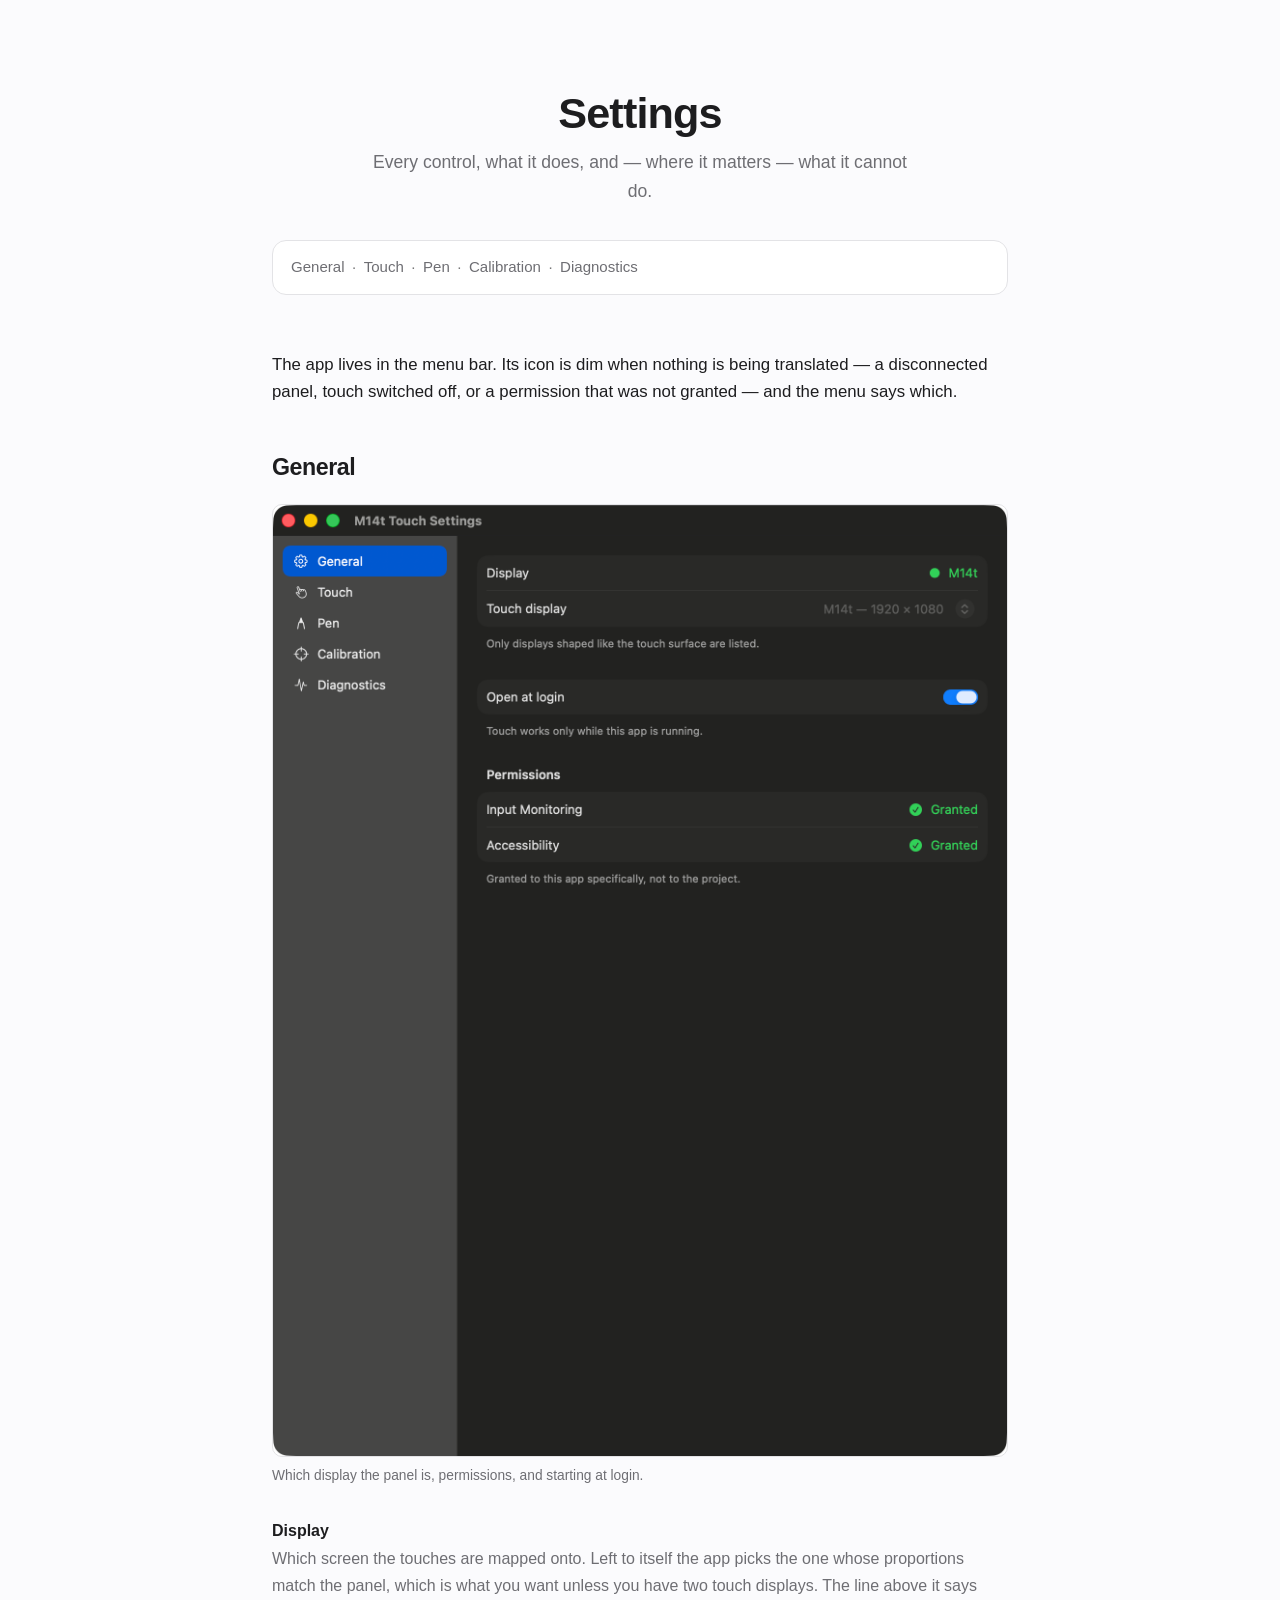
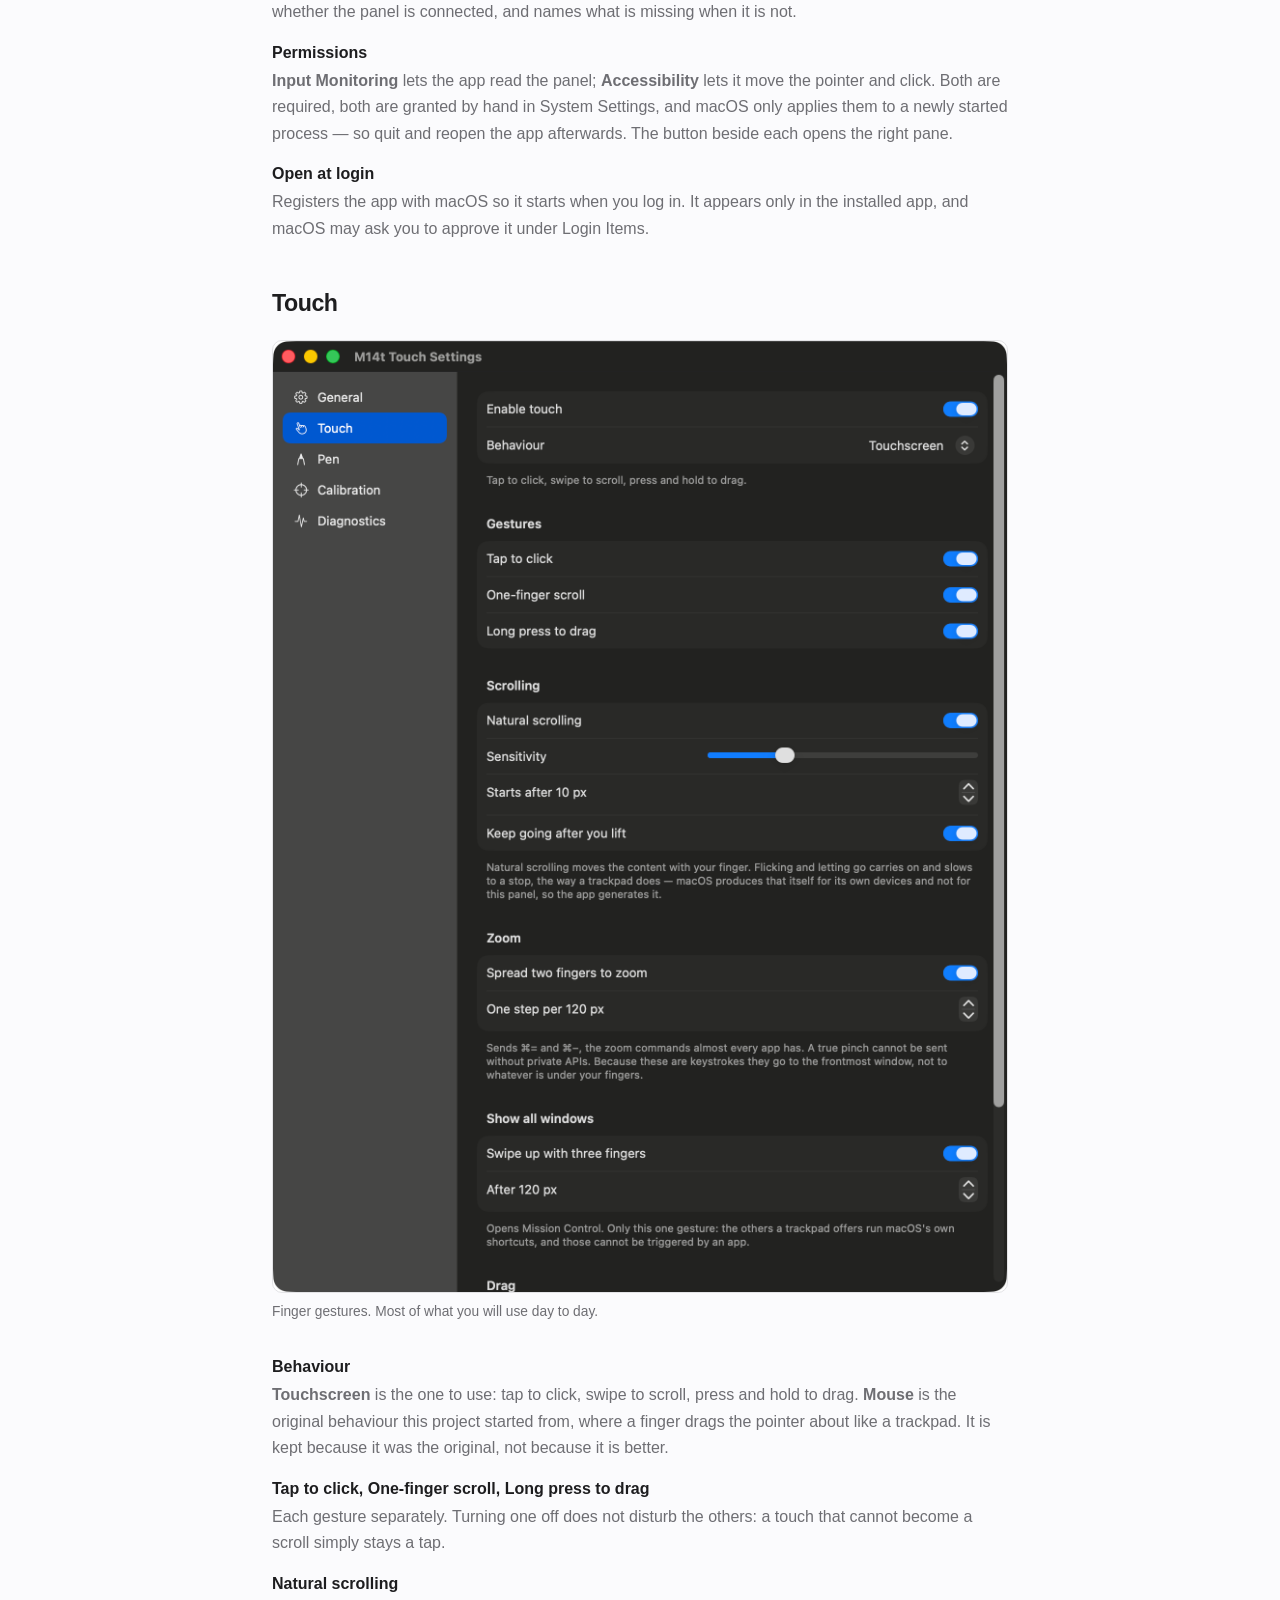
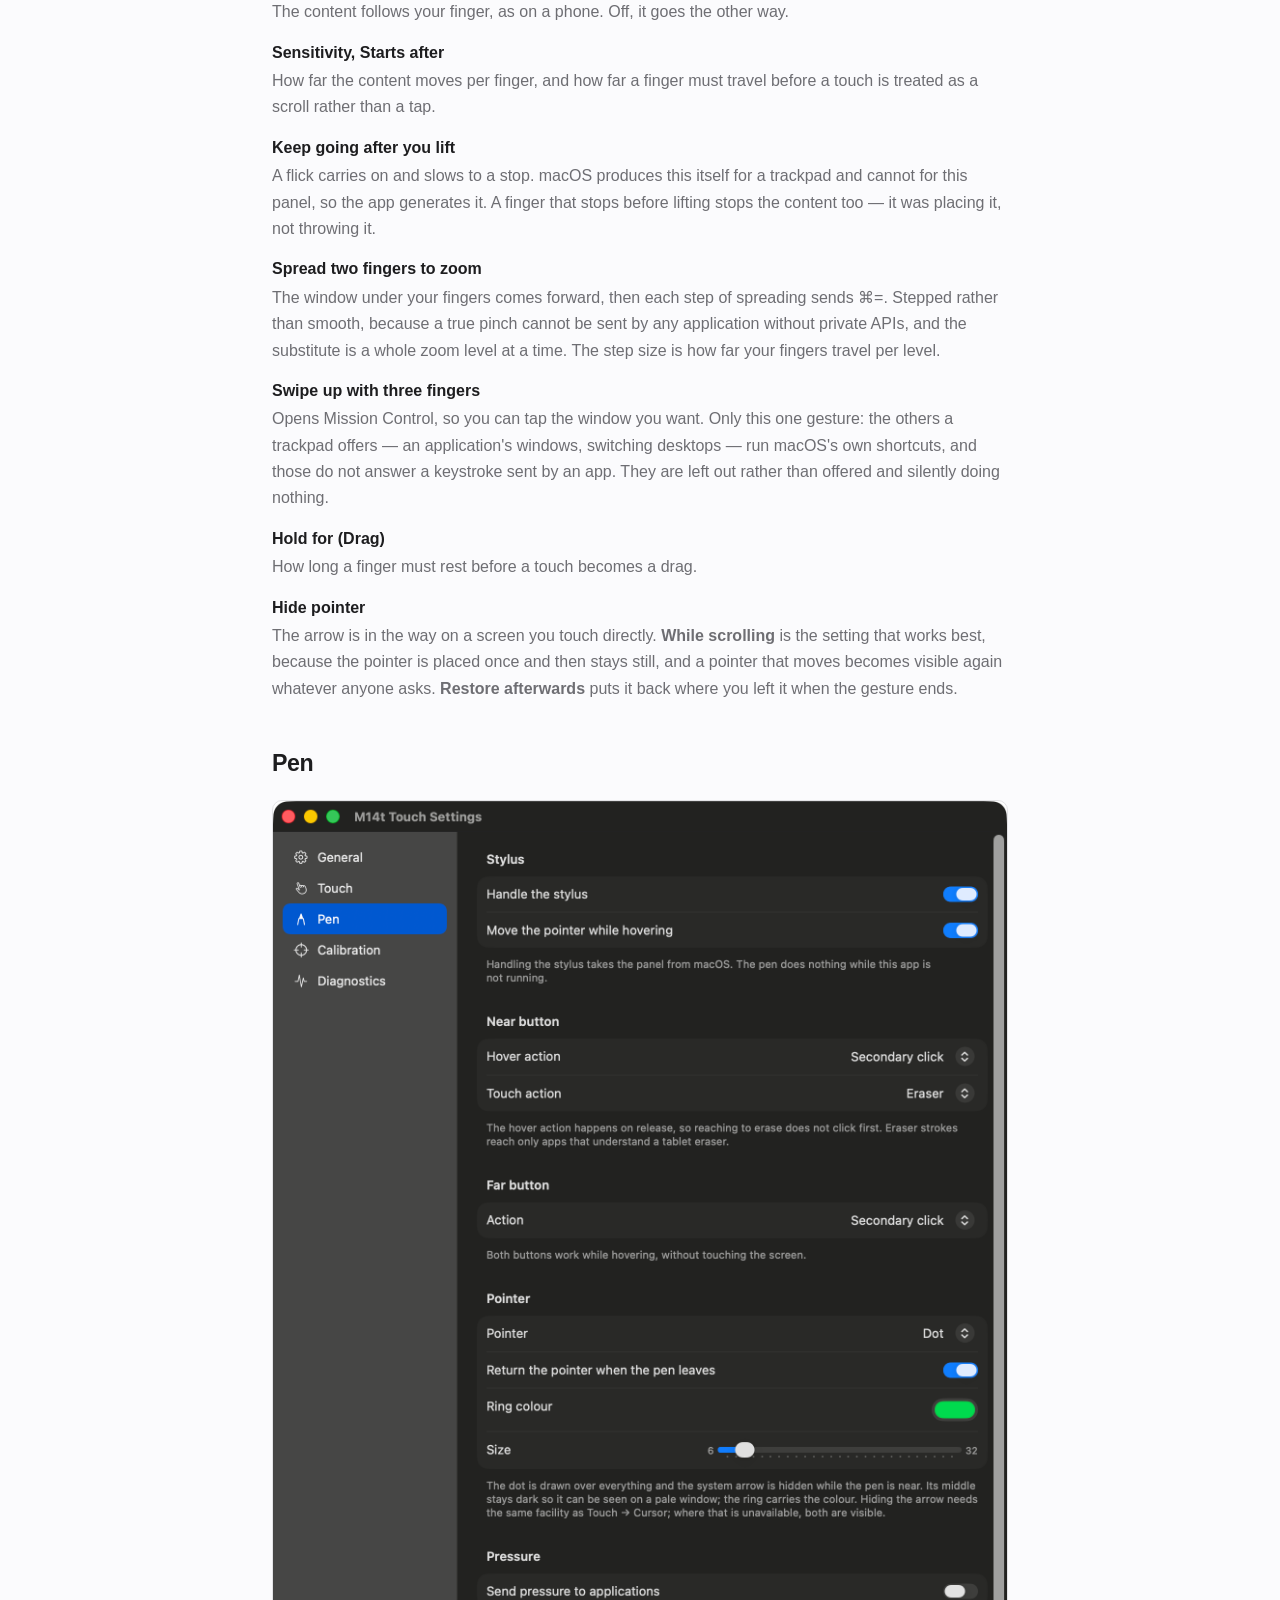
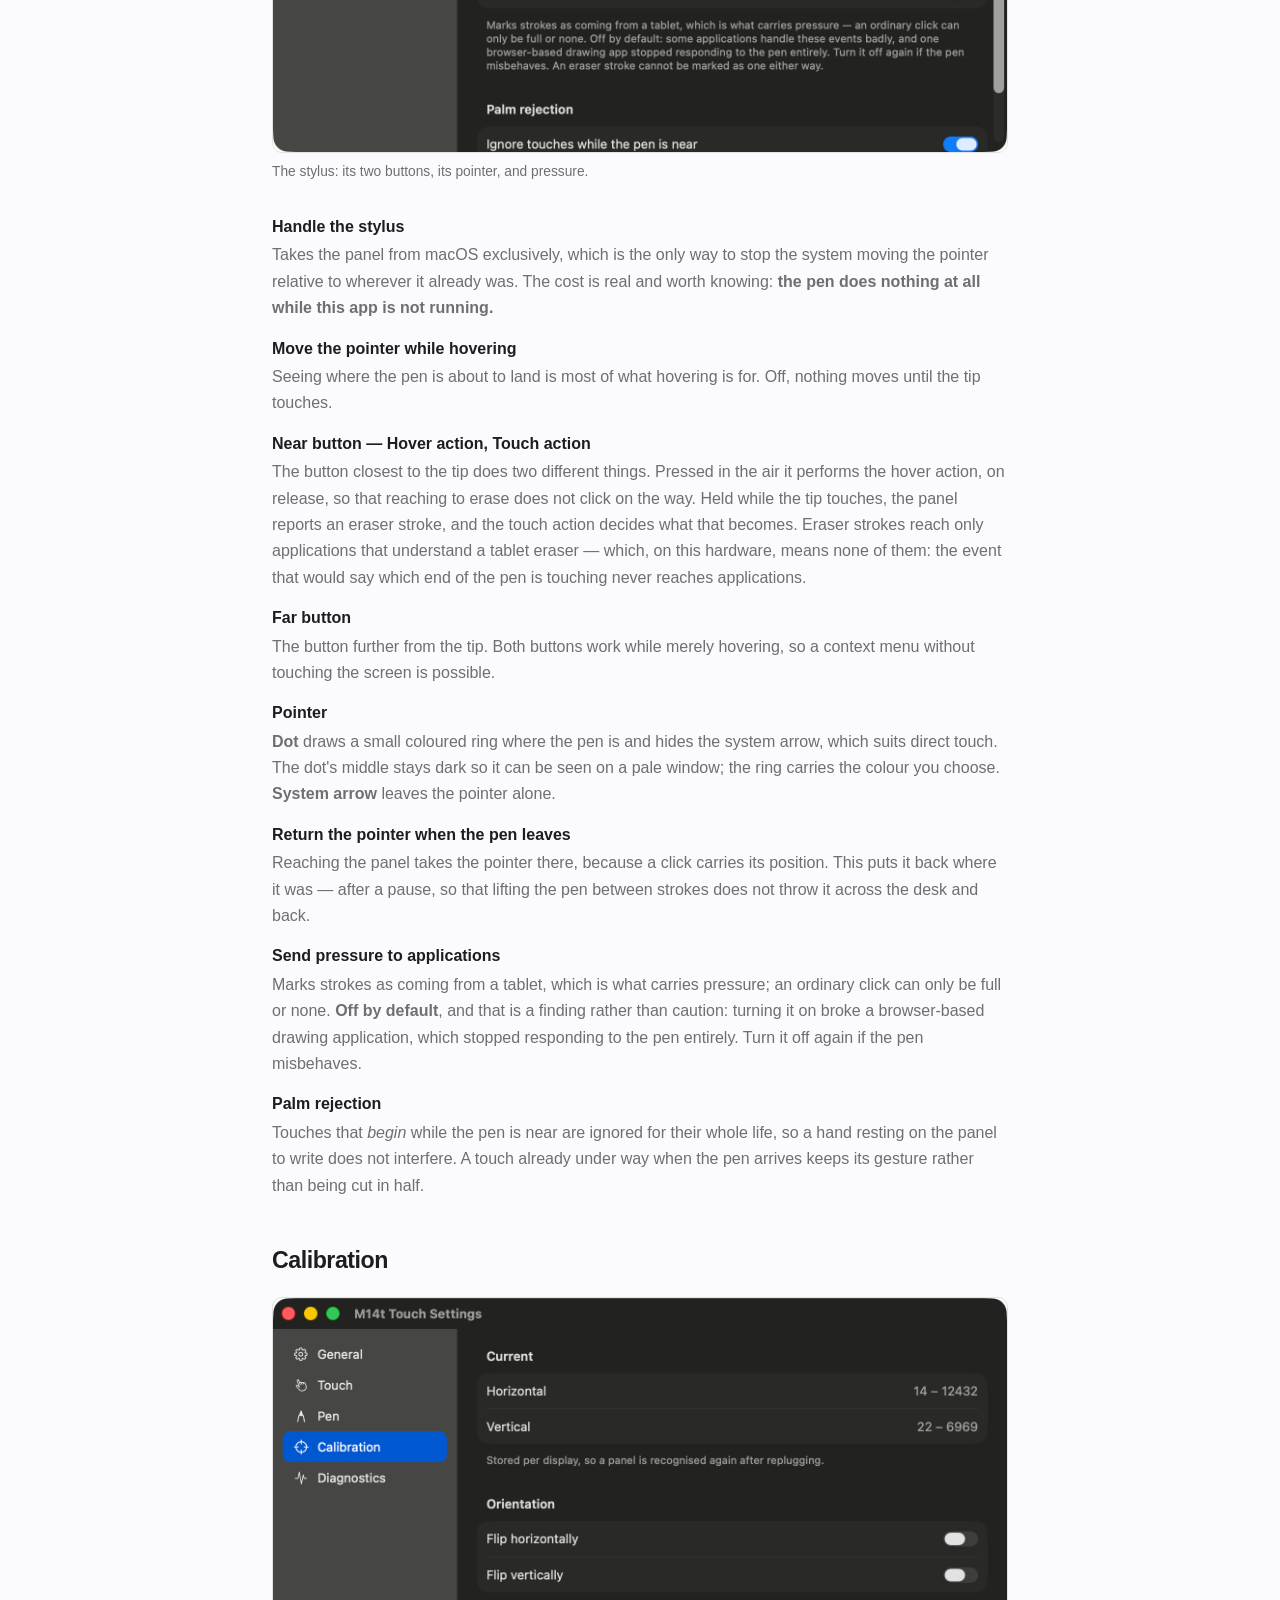
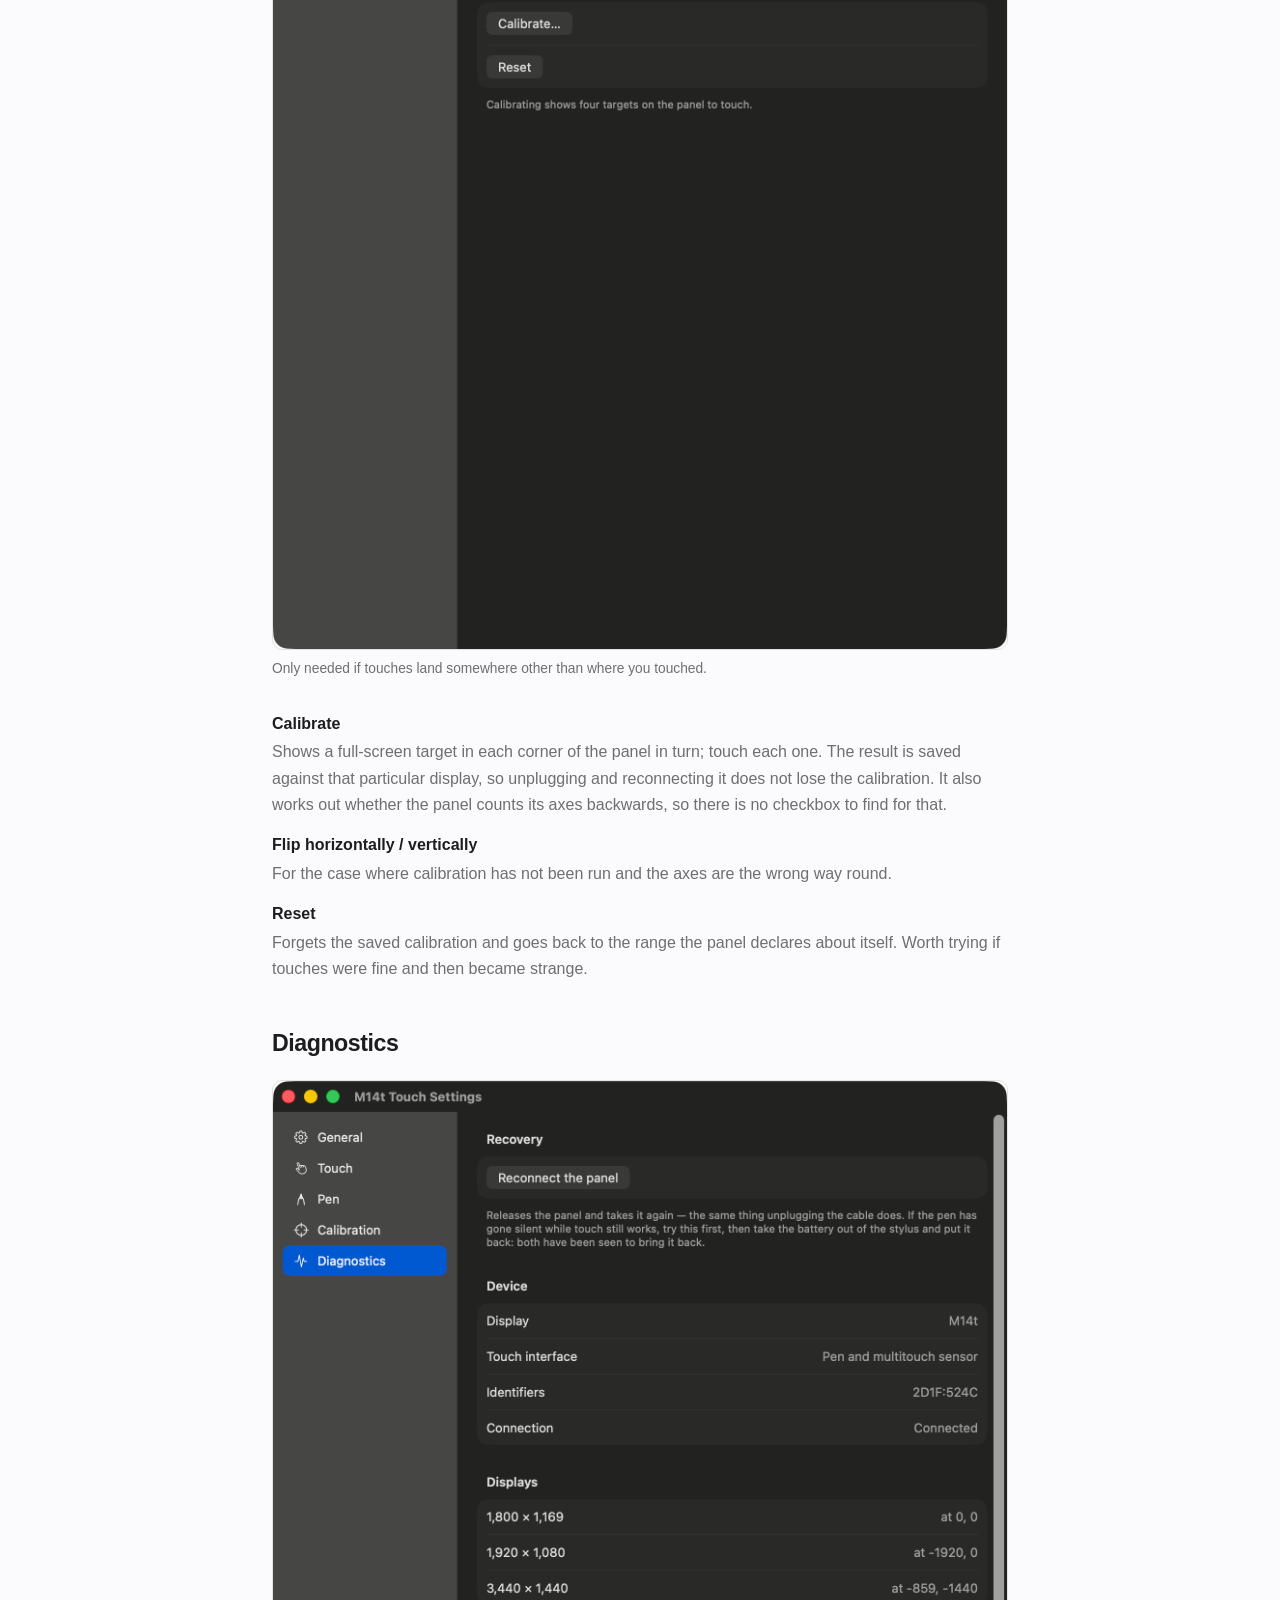
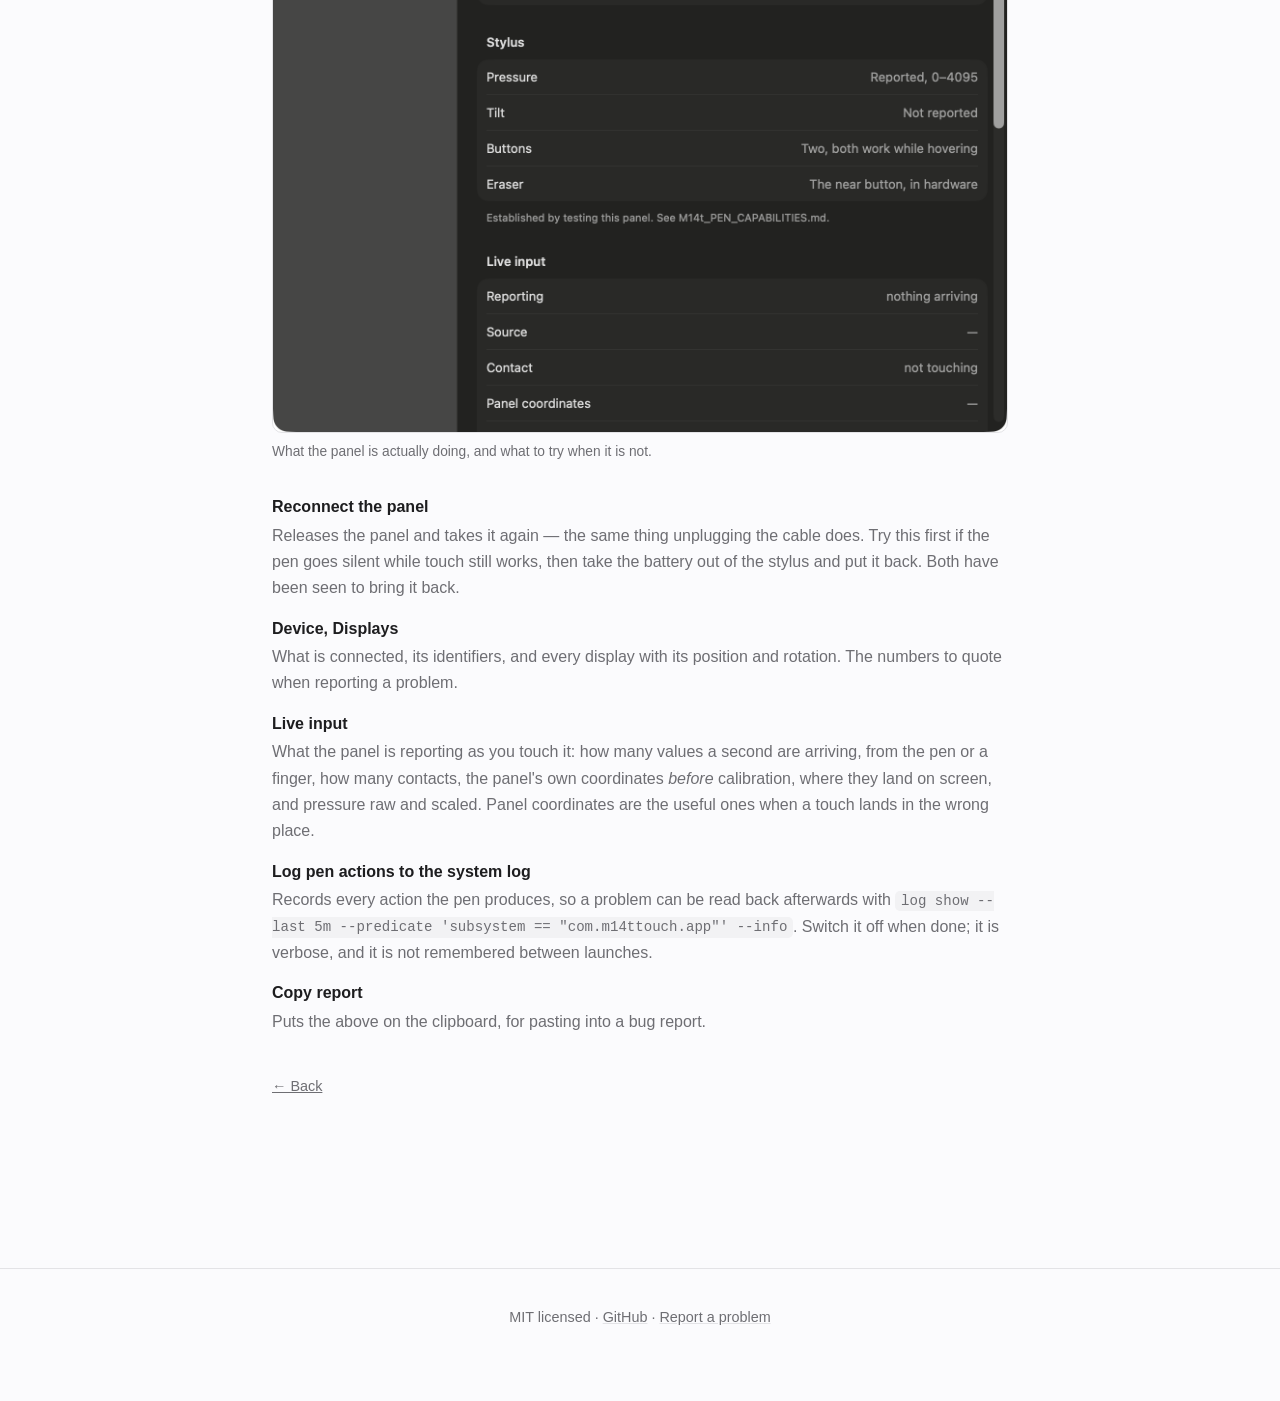
==== docs/guide.html @ e67e8104 "Document every setting, with the panes photographed The landing page had fallen behind what the app " ====
<!doctype html>
<html lang="en">
<head>
<meta charset="utf-8">
<meta name="viewport" content="width=device-width, initial-scale=1">
<title>M14t Touch — settings guide</title>
<meta name="description" content="Every setting in M14t Touch, what it does, and what it cannot do.">
<link rel="stylesheet" href="style.css">
</head>
<body>

<header>
  <h1>Settings</h1>
  <p class="tagline">
    Every control, what it does, and — where it matters — what it cannot do.
  </p>
</header>

<main>

<nav class="local">
  <span><a href="#general">General</a></span><span><a href="#touch">Touch</a></span><span><a href="#pen">Pen</a></span><span><a href="#calibration">Calibration</a></span><span><a href="#diagnostics">Diagnostics</a></span>
</nav>

<p class="lede">
  The app lives in the menu bar. Its icon is dim when nothing is being
  translated — a disconnected panel, touch switched off, or a permission that
  was not granted — and the menu says which.
</p>

<h2 id="general">General</h2>

<div class="shot"><img src="images/settings-general.png" alt="The General pane"></div>
<p class="caption">Which display the panel is, permissions, and starting at login.</p>

<dl>
  <dt>Display</dt>
  <dd>Which screen the touches are mapped onto. Left to itself the app picks the
      one whose proportions match the panel, which is what you want unless you
      have two touch displays. The line above it says whether the panel is
      connected, and names what is missing when it is not.</dd>

  <dt>Permissions</dt>
  <dd><strong>Input Monitoring</strong> lets the app read the panel;
      <strong>Accessibility</strong> lets it move the pointer and click. Both are
      required, both are granted by hand in System Settings, and macOS only
      applies them to a newly started process — so quit and reopen the app
      afterwards. The button beside each opens the right pane.</dd>

  <dt>Open at login</dt>
  <dd>Registers the app with macOS so it starts when you log in. It appears only
      in the installed app, and macOS may ask you to approve it under Login
      Items.</dd>
</dl>

<h2 id="touch">Touch</h2>

<div class="shot"><img src="images/settings-touch.png" alt="The Touch pane"></div>
<p class="caption">Finger gestures. Most of what you will use day to day.</p>

<dl>
  <dt>Behaviour</dt>
  <dd><strong>Touchscreen</strong> is the one to use: tap to click, swipe to
      scroll, press and hold to drag. <strong>Mouse</strong> is the original
      behaviour this project started from, where a finger drags the pointer
      about like a trackpad. It is kept because it was the original, not because
      it is better.</dd>

  <dt>Tap to click, One-finger scroll, Long press to drag</dt>
  <dd>Each gesture separately. Turning one off does not disturb the others: a
      touch that cannot become a scroll simply stays a tap.</dd>

  <dt>Natural scrolling</dt>
  <dd>The content follows your finger, as on a phone. Off, it goes the other
      way.</dd>

  <dt>Sensitivity, Starts after</dt>
  <dd>How far the content moves per finger, and how far a finger must travel
      before a touch is treated as a scroll rather than a tap.</dd>

  <dt>Keep going after you lift</dt>
  <dd>A flick carries on and slows to a stop. macOS produces this itself for a
      trackpad and cannot for this panel, so the app generates it. A finger that
      stops before lifting stops the content too — it was placing it, not
      throwing it.</dd>

  <dt>Spread two fingers to zoom</dt>
  <dd>The window under your fingers comes forward, then each step of spreading
      sends ⌘=. Stepped rather than smooth, because a true pinch cannot be sent
      by any application without private APIs, and the substitute is a whole
      zoom level at a time. The step size is how far your fingers travel per
      level.</dd>

  <dt>Swipe up with three fingers</dt>
  <dd>Opens Mission Control, so you can tap the window you want. Only this one
      gesture: the others a trackpad offers — an application's windows,
      switching desktops — run macOS's own shortcuts, and those do not answer a
      keystroke sent by an app. They are left out rather than offered and
      silently doing nothing.</dd>

  <dt>Hold for (Drag)</dt>
  <dd>How long a finger must rest before a touch becomes a drag.</dd>

  <dt>Hide pointer</dt>
  <dd>The arrow is in the way on a screen you touch directly.
      <strong>While scrolling</strong> is the setting that works best, because
      the pointer is placed once and then stays still, and a pointer that moves
      becomes visible again whatever anyone asks.
      <strong>Restore afterwards</strong> puts it back where you left it when
      the gesture ends.</dd>
</dl>

<h2 id="pen">Pen</h2>

<div class="shot"><img src="images/settings-pen.png" alt="The Pen pane"></div>
<p class="caption">The stylus: its two buttons, its pointer, and pressure.</p>

<dl>
  <dt>Handle the stylus</dt>
  <dd>Takes the panel from macOS exclusively, which is the only way to stop the
      system moving the pointer relative to wherever it already was. The cost is
      real and worth knowing: <strong>the pen does nothing at all while this app
      is not running.</strong></dd>

  <dt>Move the pointer while hovering</dt>
  <dd>Seeing where the pen is about to land is most of what hovering is for.
      Off, nothing moves until the tip touches.</dd>

  <dt>Near button — Hover action, Touch action</dt>
  <dd>The button closest to the tip does two different things. Pressed in the
      air it performs the hover action, on release, so that reaching to erase
      does not click on the way. Held while the tip touches, the panel reports
      an eraser stroke, and the touch action decides what that becomes. Eraser
      strokes reach only applications that understand a tablet eraser — which,
      on this hardware, means none of them: the event that would say which end
      of the pen is touching never reaches applications.</dd>

  <dt>Far button</dt>
  <dd>The button further from the tip. Both buttons work while merely hovering,
      so a context menu without touching the screen is possible.</dd>

  <dt>Pointer</dt>
  <dd><strong>Dot</strong> draws a small coloured ring where the pen is and
      hides the system arrow, which suits direct touch. The dot's middle stays
      dark so it can be seen on a pale window; the ring carries the colour you
      choose. <strong>System arrow</strong> leaves the pointer alone.</dd>

  <dt>Return the pointer when the pen leaves</dt>
  <dd>Reaching the panel takes the pointer there, because a click carries its
      position. This puts it back where it was — after a pause, so that lifting
      the pen between strokes does not throw it across the desk and back.</dd>

  <dt>Send pressure to applications</dt>
  <dd>Marks strokes as coming from a tablet, which is what carries pressure; an
      ordinary click can only be full or none. <strong>Off by default</strong>,
      and that is a finding rather than caution: turning it on broke a
      browser-based drawing application, which stopped responding to the pen
      entirely. Turn it off again if the pen misbehaves.</dd>

  <dt>Palm rejection</dt>
  <dd>Touches that <em>begin</em> while the pen is near are ignored for their
      whole life, so a hand resting on the panel to write does not interfere. A
      touch already under way when the pen arrives keeps its gesture rather than
      being cut in half.</dd>
</dl>

<h2 id="calibration">Calibration</h2>

<div class="shot"><img src="images/settings-calibration.png" alt="The Calibration pane"></div>
<p class="caption">Only needed if touches land somewhere other than where you touched.</p>

<dl>
  <dt>Calibrate</dt>
  <dd>Shows a full-screen target in each corner of the panel in turn; touch each
      one. The result is saved against that particular display, so unplugging
      and reconnecting it does not lose the calibration. It also works out
      whether the panel counts its axes backwards, so there is no checkbox to
      find for that.</dd>

  <dt>Flip horizontally / vertically</dt>
  <dd>For the case where calibration has not been run and the axes are the wrong
      way round.</dd>

  <dt>Reset</dt>
  <dd>Forgets the saved calibration and goes back to the range the panel
      declares about itself. Worth trying if touches were fine and then became
      strange.</dd>
</dl>

<h2 id="diagnostics">Diagnostics</h2>

<div class="shot"><img src="images/settings-diagnostics.png" alt="The Diagnostics pane"></div>
<p class="caption">What the panel is actually doing, and what to try when it is not.</p>

<dl>
  <dt>Reconnect the panel</dt>
  <dd>Releases the panel and takes it again — the same thing unplugging the
      cable does. Try this first if the pen goes silent while touch still works,
      then take the battery out of the stylus and put it back. Both have been
      seen to bring it back.</dd>

  <dt>Device, Displays</dt>
  <dd>What is connected, its identifiers, and every display with its position
      and rotation. The numbers to quote when reporting a problem.</dd>

  <dt>Live input</dt>
  <dd>What the panel is reporting as you touch it: how many values a second are
      arriving, from the pen or a finger, how many contacts, the panel's own
      coordinates <em>before</em> calibration, where they land on screen, and
      pressure raw and scaled. Panel coordinates are the useful ones when a
      touch lands in the wrong place.</dd>

  <dt>Log pen actions to the system log</dt>
  <dd>Records every action the pen produces, so a problem can be read back
      afterwards with <code>log show --last 5m --predicate 'subsystem ==
      "com.m14ttouch.app"' --info</code>. Switch it off when done; it is
      verbose, and it is not remembered between launches.</dd>

  <dt>Copy report</dt>
  <dd>Puts the above on the clipboard, for pasting into a bug report.</dd>
</dl>

<a class="back" href="./">← Back</a>

</main>

<footer>
  <p>
    MIT licensed ·
    <a href="https://github.com/i4erkasov/m14t-touch-macos">GitHub</a> ·
    <a href="https://github.com/i4erkasov/m14t-touch-macos/issues">Report a problem</a>
  </p>
</footer>

</body>
</html>
---- docs/style.css ----
:root {
  color-scheme: light dark;
  --bg: #fbfbfd;
  --panel: #ffffff;
  --ink: #1d1d1f;
  --muted: #6e6e73;
  --line: #e3e3e6;
  --accent: #30d158;
  --accent-ink: #0b6b2c;
  --code-bg: #f2f2f4;
  --radius: 14px;
  --max: 780px;
}
@media (prefers-color-scheme: dark) {
  :root {
    --bg: #0f1012;
    --panel: #17181b;
    --ink: #f2f2f4;
    --muted: #9a9aa2;
    --line: #2a2c31;
    --accent-ink: #6ee392;
    --code-bg: #1e2024;
  }
}
* { box-sizing: border-box; }
html { -webkit-text-size-adjust: 100%; }
body {
  margin: 0;
  background: var(--bg);
  color: var(--ink);
  font: 16px/1.65 -apple-system, BlinkMacSystemFont, "SF Pro Text", "Segoe UI", Roboto, Helvetica, Arial, sans-serif;
}
main { max-width: var(--max); margin: 0 auto; padding: 0 22px 96px; }
a { color: inherit; }
h1, h2, h3 { line-height: 1.2; letter-spacing: -0.02em; }
h2 { font-size: 1.45rem; margin: 3rem 0 0.8rem; }
h3 { font-size: 1.05rem; margin: 1.6rem 0 0.4rem; }
p { margin: 0.7rem 0; }
code {
  font-family: ui-monospace, SFMono-Regular, "SF Mono", Menlo, monospace;
  font-size: 0.88em;
  background: var(--code-bg);
  padding: 0.15em 0.4em;
  border-radius: 5px;
}
pre {
  background: var(--code-bg);
  padding: 14px 16px;
  border-radius: 10px;
  overflow-x: auto;
  font-size: 0.85rem;
  line-height: 1.55;
}
pre code { background: none; padding: 0; }

/* Hero */
header {
  text-align: center;
  padding: 88px 22px 8px;
  max-width: var(--max);
  margin: 0 auto;
}
.mark {
  width: 62px; height: 62px;
  margin: 0 auto 22px;
  border-radius: 16px;
  background: var(--panel);
  border: 1px solid var(--line);
  display: grid; place-items: center;
}
.mark svg { width: 30px; height: 30px; }
header h1 { font-size: clamp(2rem, 5vw, 2.7rem); margin: 0 0 0.5rem; }
.tagline { color: var(--muted); font-size: 1.1rem; max-width: 34rem; margin: 0 auto; }
.badges { margin: 20px 0 0; color: var(--muted); font-size: 0.85rem; }
.badges span { white-space: nowrap; }
.badges span + span::before { content: "·"; margin: 0 0.55em; opacity: 0.6; }

.cta { margin: 32px 0 0; display: flex; gap: 12px; justify-content: center; flex-wrap: wrap; }
.button {
  display: inline-block;
  padding: 11px 22px;
  border-radius: 10px;
  text-decoration: none;
  font-weight: 590;
  border: 1px solid var(--line);
  background: var(--panel);
}
.button.primary { background: var(--ink); color: var(--bg); border-color: var(--ink); }

/* Content blocks */
.lede {
  margin: 56px 0 0;
  font-size: 1.05rem;
}
.grid {
  display: grid;
  grid-template-columns: repeat(auto-fit, minmax(230px, 1fr));
  gap: 18px;
  margin: 22px 0 0;
}
.card {
  background: var(--panel);
  border: 1px solid var(--line);
  border-radius: var(--radius);
  padding: 18px 20px;
}
.card h3 { margin: 0 0 0.3rem; }
.card p { margin: 0; color: var(--muted); font-size: 0.94rem; }

ol.steps { padding-left: 1.2rem; }
ol.steps li { margin: 0.6rem 0; }

.note {
  border-left: 3px solid var(--accent);
  padding: 2px 0 2px 16px;
  margin: 20px 0;
  color: var(--muted);
}

table { border-collapse: collapse; width: 100%; margin: 14px 0; font-size: 0.94rem; }
th, td { text-align: left; padding: 9px 10px; border-bottom: 1px solid var(--line); vertical-align: top; }
th { color: var(--muted); font-weight: 590; }

footer {
  border-top: 1px solid var(--line);
  margin-top: 72px;
  padding: 26px 22px 60px;
  text-align: center;
  color: var(--muted);
  font-size: 0.9rem;
}
footer a { text-decoration-color: var(--line); }

/* Guide pages */
.shot {
  margin: 22px 0 8px;
  border: 1px solid var(--line);
  border-radius: 10px;
  overflow: hidden;
  background: var(--panel);
}
.shot img { display: block; width: 100%; height: auto; }
.caption { color: var(--muted); font-size: 0.86rem; margin: 0 0 30px; }
dl { margin: 14px 0; }
dt { font-weight: 590; margin: 14px 0 2px; }
dd { margin: 0 0 0 0; color: var(--muted); }
nav.local {
  margin: 26px 0 0;
  padding: 14px 18px;
  background: var(--panel);
  border: 1px solid var(--line);
  border-radius: var(--radius);
  font-size: 0.94rem;
}
nav.local a { color: var(--muted); text-decoration: none; }
nav.local a:hover { color: var(--ink); }
nav.local span + span::before { content: "·"; margin: 0 0.5em; opacity: 0.6; }
.back { display: inline-block; margin: 26px 0 0; color: var(--muted); font-size: 0.9rem; }
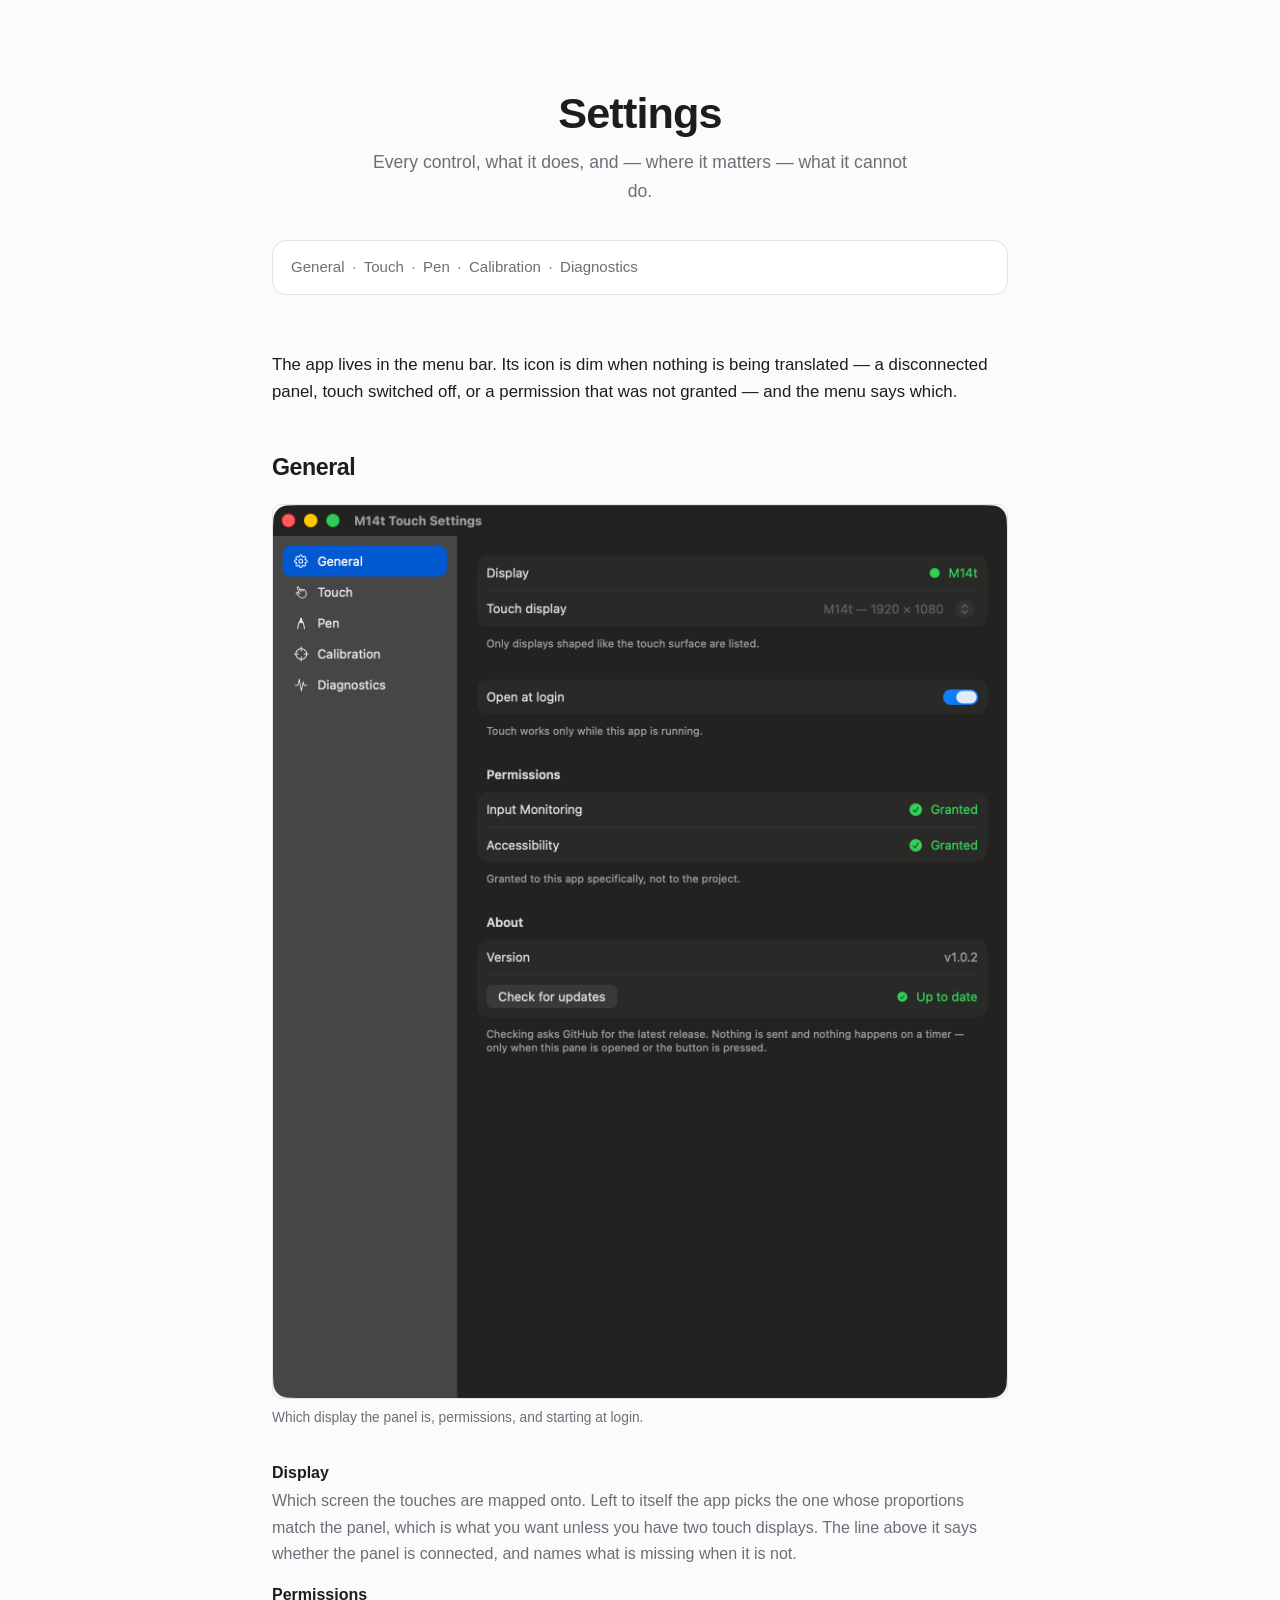
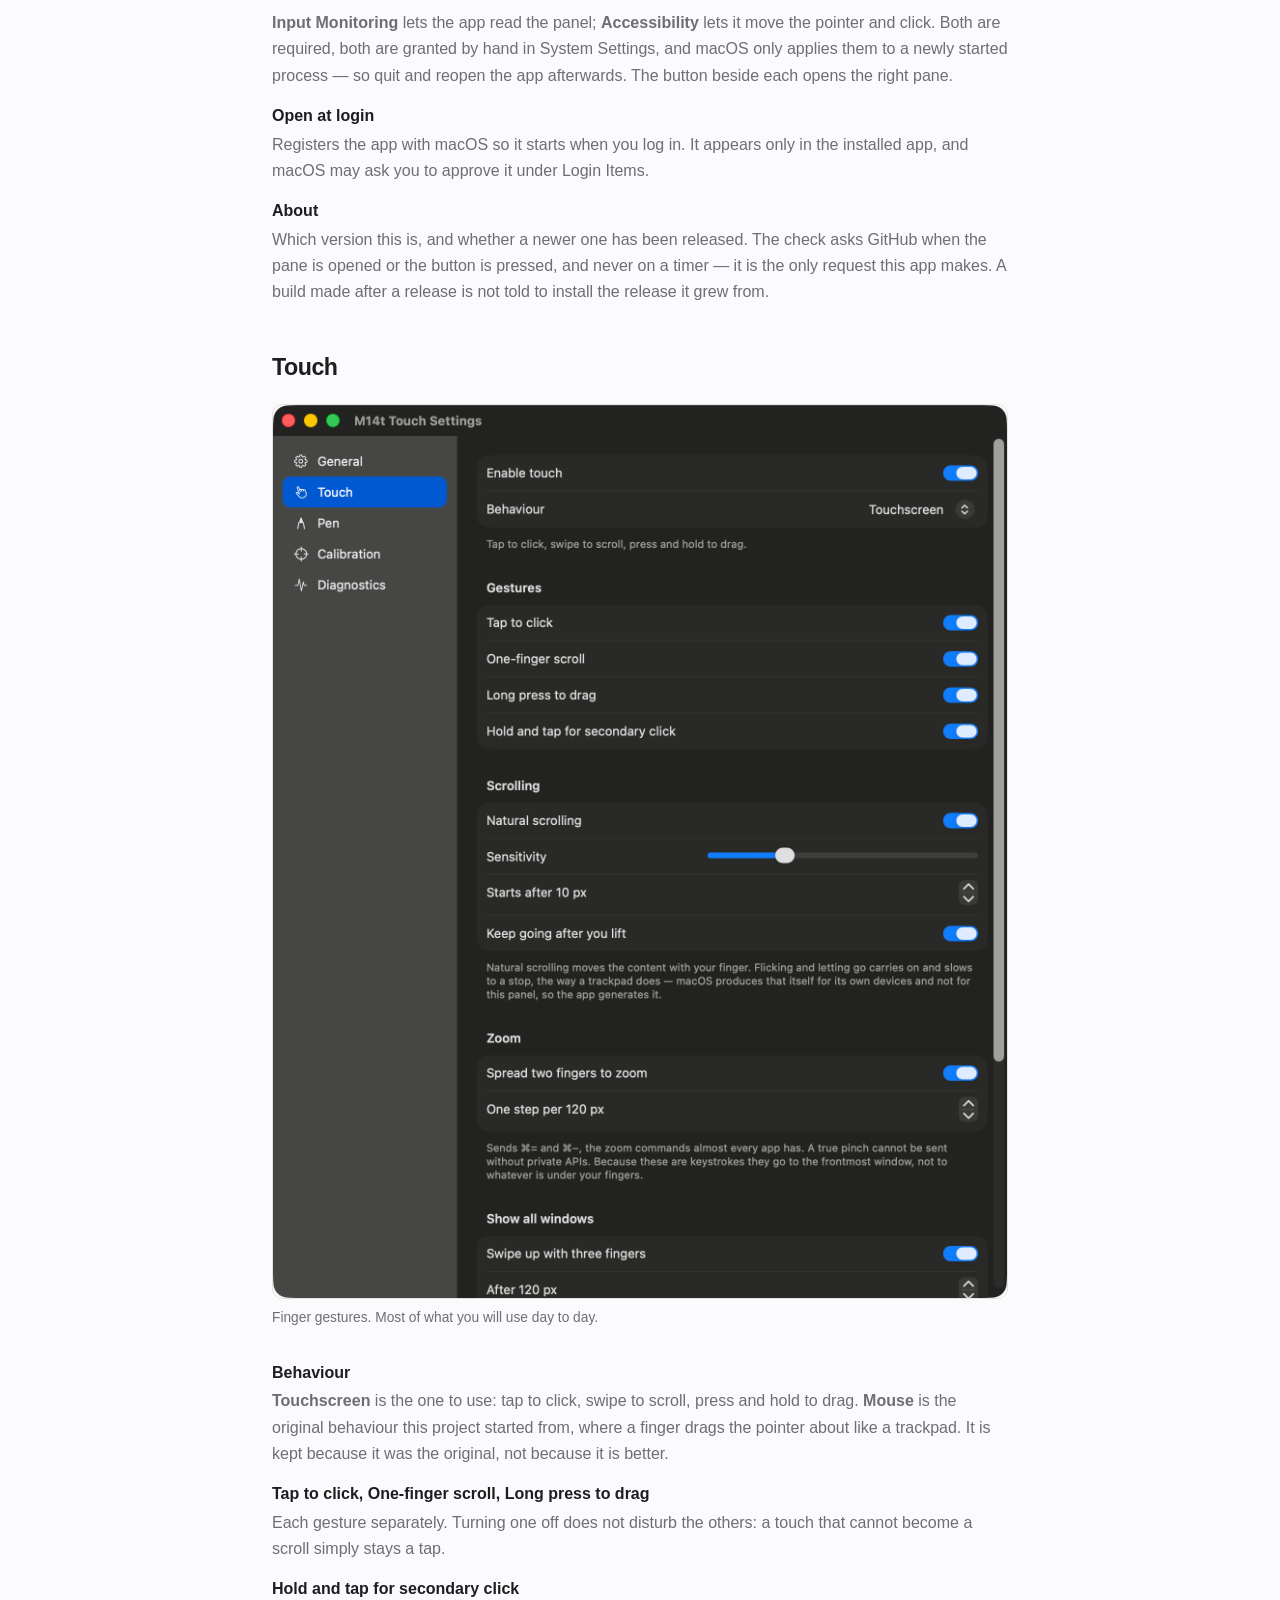
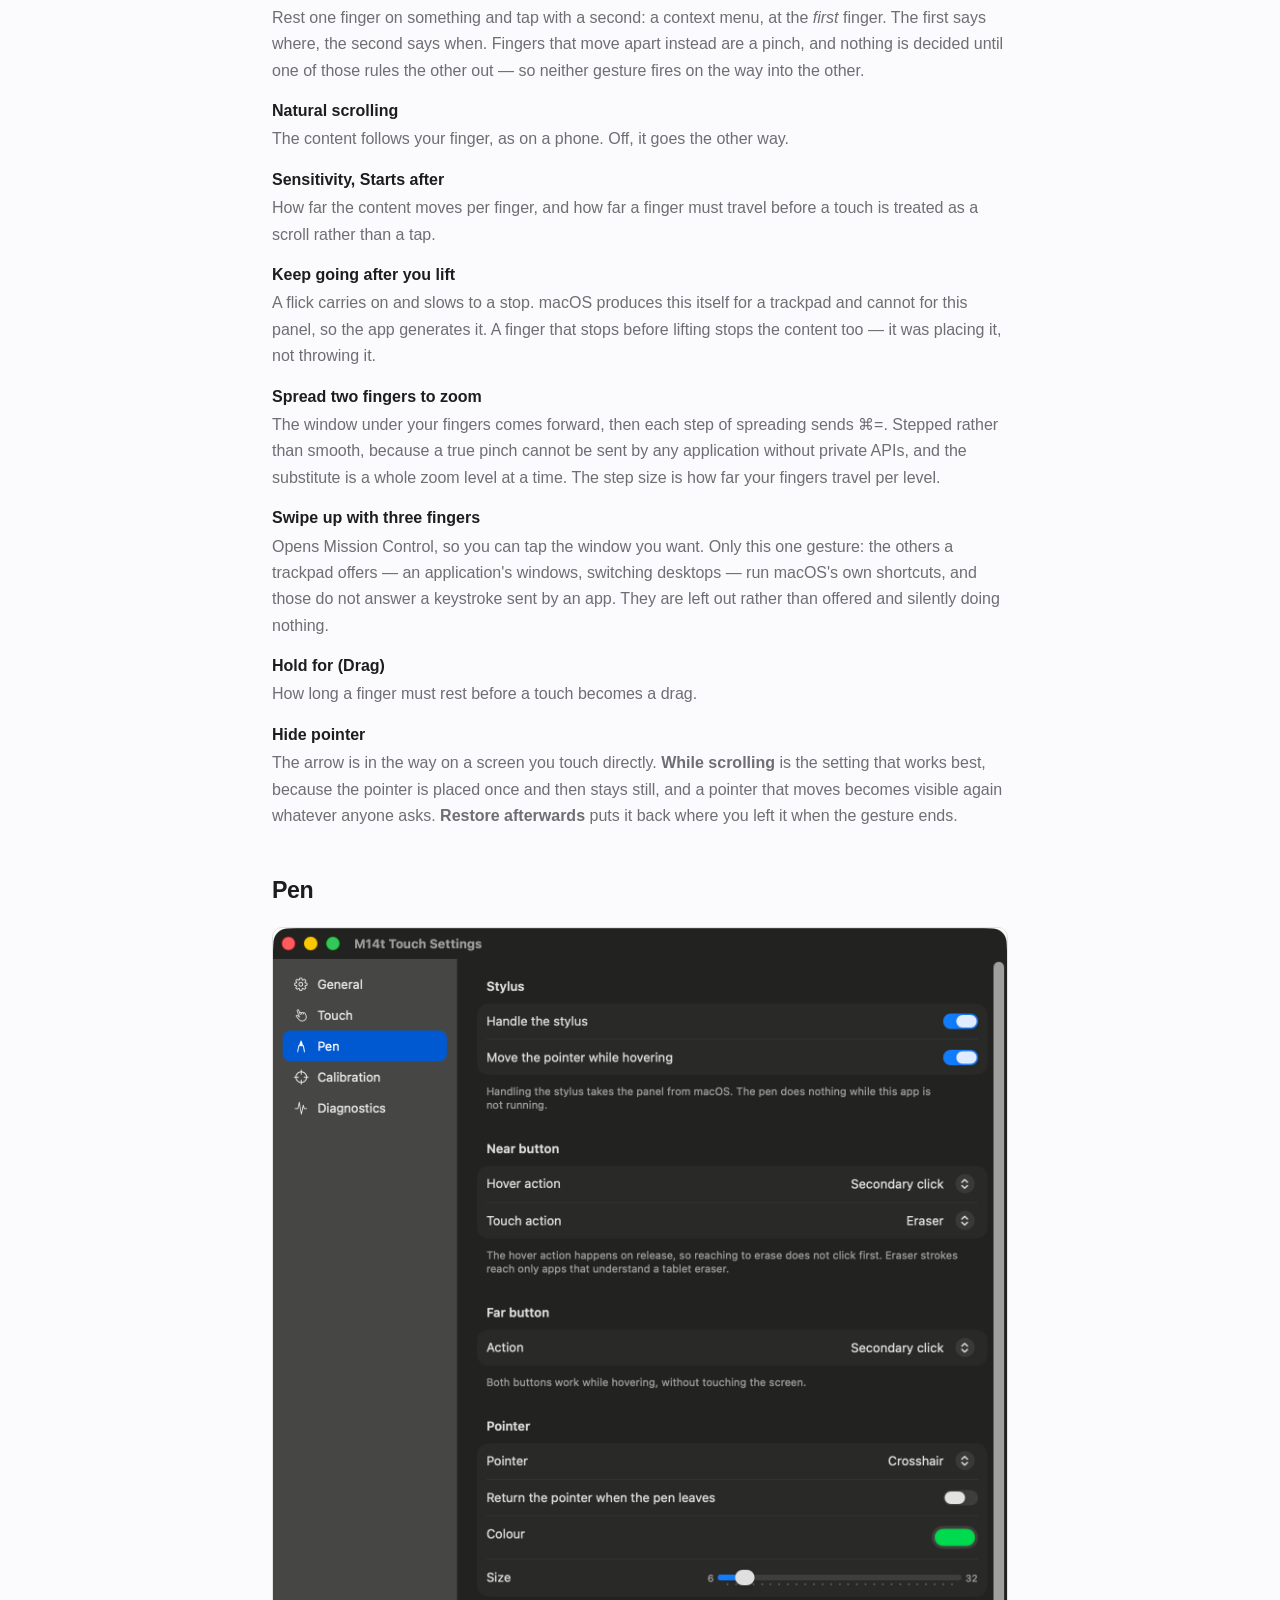
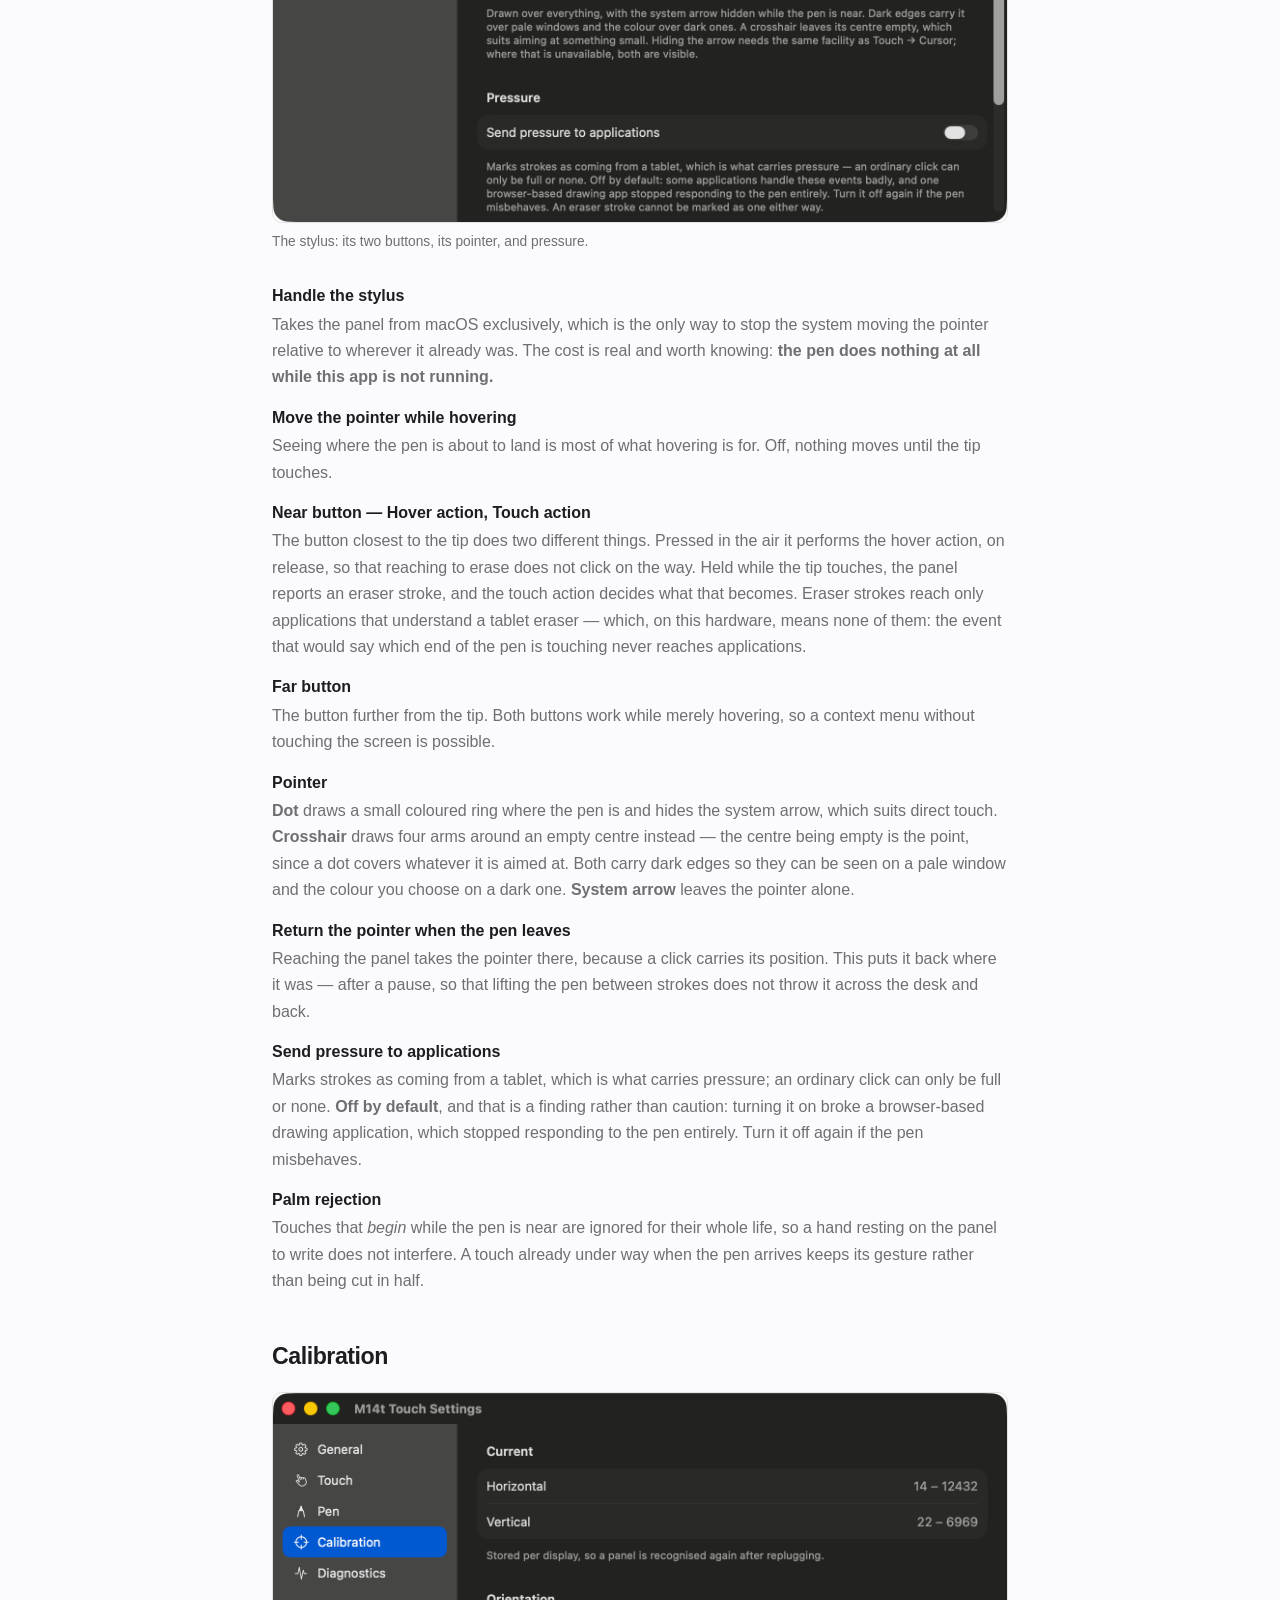
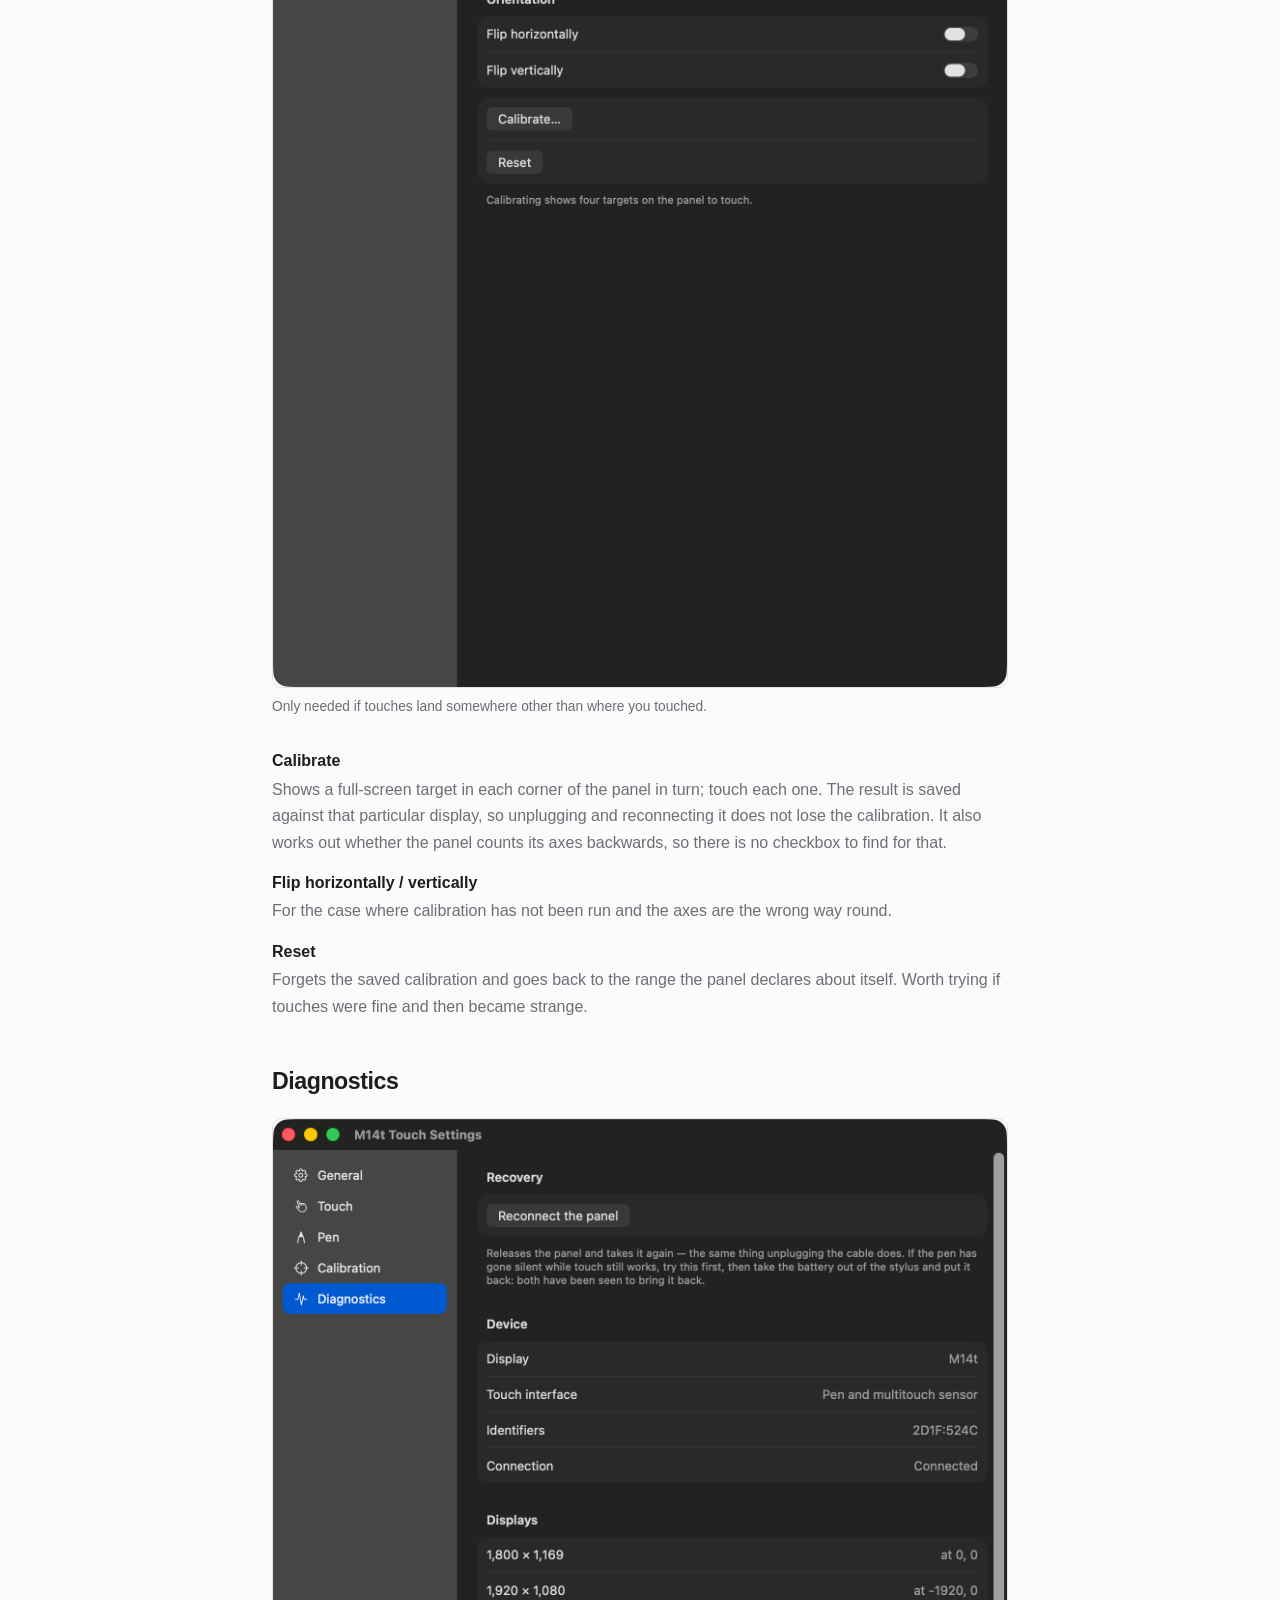
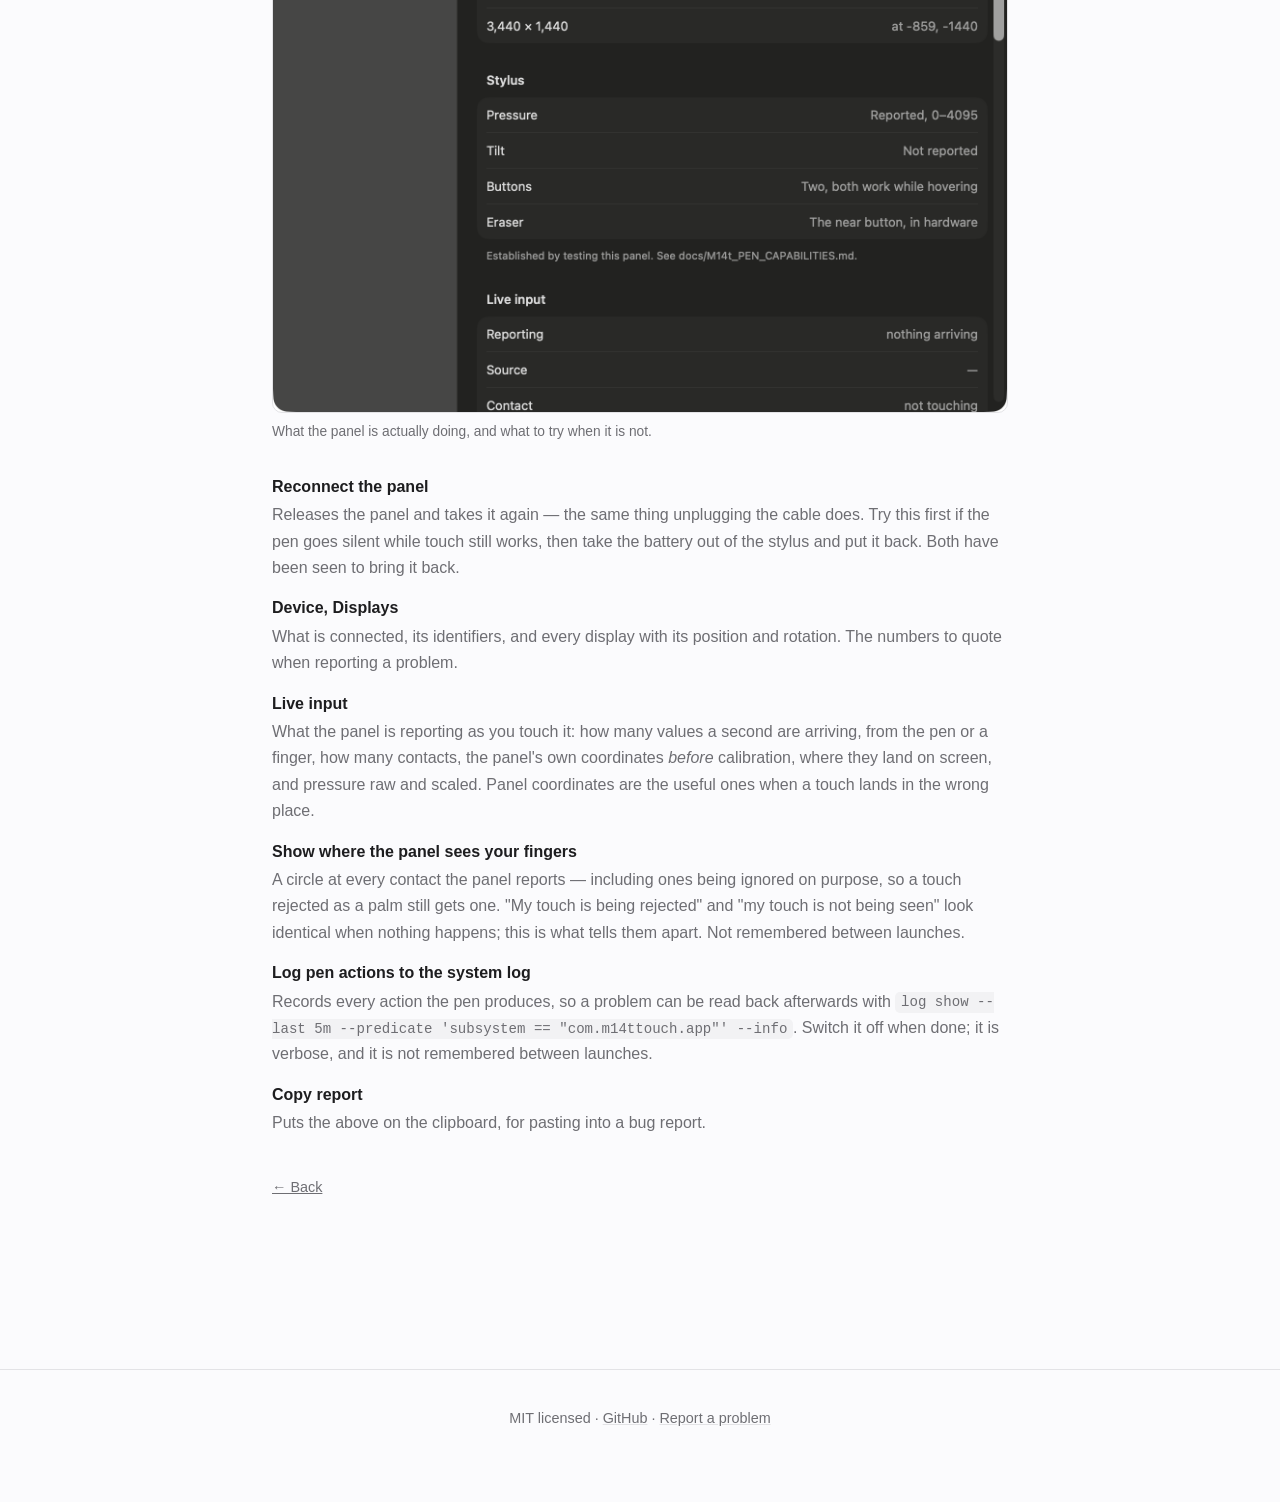
==== commit 1e378c94: "Bring the site up to what the app does, and give it a favicon The pages still described the app as i" ====
--- a/docs/guide.html
+++ b/docs/guide.html
@@ -3,8 +3,18 @@
 <head>
 <meta charset="utf-8">
 <meta name="viewport" content="width=device-width, initial-scale=1">
-<title>M14t Touch — settings guide</title>
-<meta name="description" content="Every setting in M14t Touch, what it does, and what it cannot do.">
+<title>Settings guide — M14t Touch for macOS</title>
+<meta name="description" content="Every setting in the M14t Touch driver for Lenovo ThinkVision M14t: gestures, scrolling, zoom, pen buttons, pressure, calibration, palm rejection and diagnostics.">
+<link rel="canonical" href="https://i4erkasov.github.io/m14t-touch-macos/guide.html">
+
+<meta property="og:type" content="article">
+<meta property="og:title" content="Settings guide — M14t Touch for macOS">
+<meta property="og:description" content="Every setting in the M14t Touch driver, what it does, and what it cannot do.">
+<meta property="og:url" content="https://i4erkasov.github.io/m14t-touch-macos/guide.html">
+<meta property="og:image" content="https://i4erkasov.github.io/m14t-touch-macos/images/share.png">
+<meta name="twitter:card" content="summary_large_image">
+<link rel="icon" type="image/png" href="favicon.png">
+<link rel="apple-touch-icon" href="apple-touch-icon.png">
 <link rel="stylesheet" href="style.css">
 </head>
 <body>
@@ -51,6 +61,12 @@
   <dd>Registers the app with macOS so it starts when you log in. It appears only
       in the installed app, and macOS may ask you to approve it under Login
       Items.</dd>
+
+  <dt>About</dt>
+  <dd>Which version this is, and whether a newer one has been released. The
+      check asks GitHub when the pane is opened or the button is pressed, and
+      never on a timer — it is the only request this app makes. A build made
+      after a release is not told to install the release it grew from.</dd>
 </dl>
 
 <h2 id="touch">Touch</h2>
@@ -69,6 +85,13 @@
   <dt>Tap to click, One-finger scroll, Long press to drag</dt>
   <dd>Each gesture separately. Turning one off does not disturb the others: a
       touch that cannot become a scroll simply stays a tap.</dd>
+
+  <dt>Hold and tap for secondary click</dt>
+  <dd>Rest one finger on something and tap with a second: a context menu, at the
+      <em>first</em> finger. The first says where, the second says when. Fingers
+      that move apart instead are a pinch, and nothing is decided until one of
+      those rules the other out — so neither gesture fires on the way into the
+      other.</dd>
 
   <dt>Natural scrolling</dt>
   <dd>The content follows your finger, as on a phone. Off, it goes the other
@@ -141,9 +164,11 @@
 
   <dt>Pointer</dt>
   <dd><strong>Dot</strong> draws a small coloured ring where the pen is and
-      hides the system arrow, which suits direct touch. The dot's middle stays
-      dark so it can be seen on a pale window; the ring carries the colour you
-      choose. <strong>System arrow</strong> leaves the pointer alone.</dd>
+      hides the system arrow, which suits direct touch. <strong>Crosshair</strong>
+      draws four arms around an empty centre instead — the centre being empty is
+      the point, since a dot covers whatever it is aimed at. Both carry dark
+      edges so they can be seen on a pale window and the colour you choose on a
+      dark one. <strong>System arrow</strong> leaves the pointer alone.</dd>
 
   <dt>Return the pointer when the pen leaves</dt>
   <dd>Reaching the panel takes the pointer there, because a click carries its
@@ -209,6 +234,13 @@
       coordinates <em>before</em> calibration, where they land on screen, and
       pressure raw and scaled. Panel coordinates are the useful ones when a
       touch lands in the wrong place.</dd>
+
+  <dt>Show where the panel sees your fingers</dt>
+  <dd>A circle at every contact the panel reports — including ones being ignored
+      on purpose, so a touch rejected as a palm still gets one. "My touch is
+      being rejected" and "my touch is not being seen" look identical when
+      nothing happens; this is what tells them apart. Not remembered between
+      launches.</dd>
 
   <dt>Log pen actions to the system log</dt>
   <dd>Records every action the pen produces, so a problem can be read back
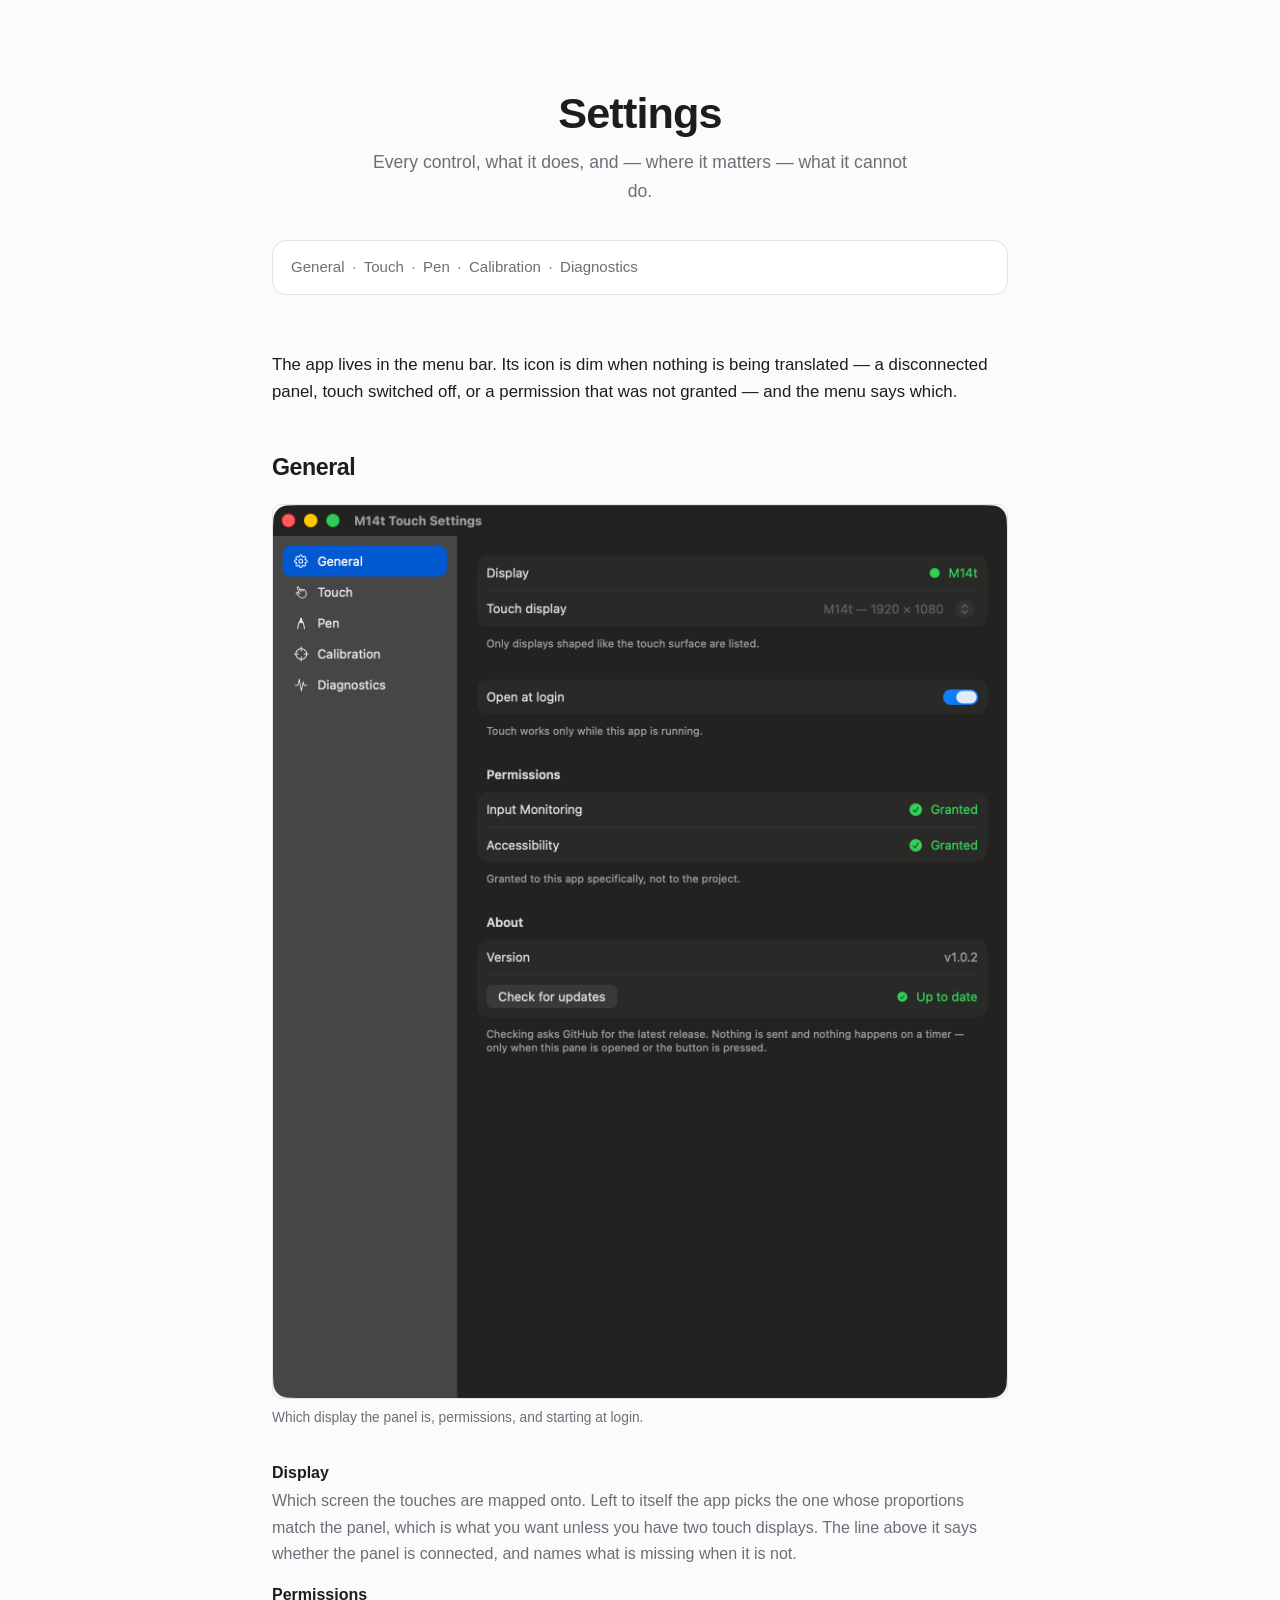
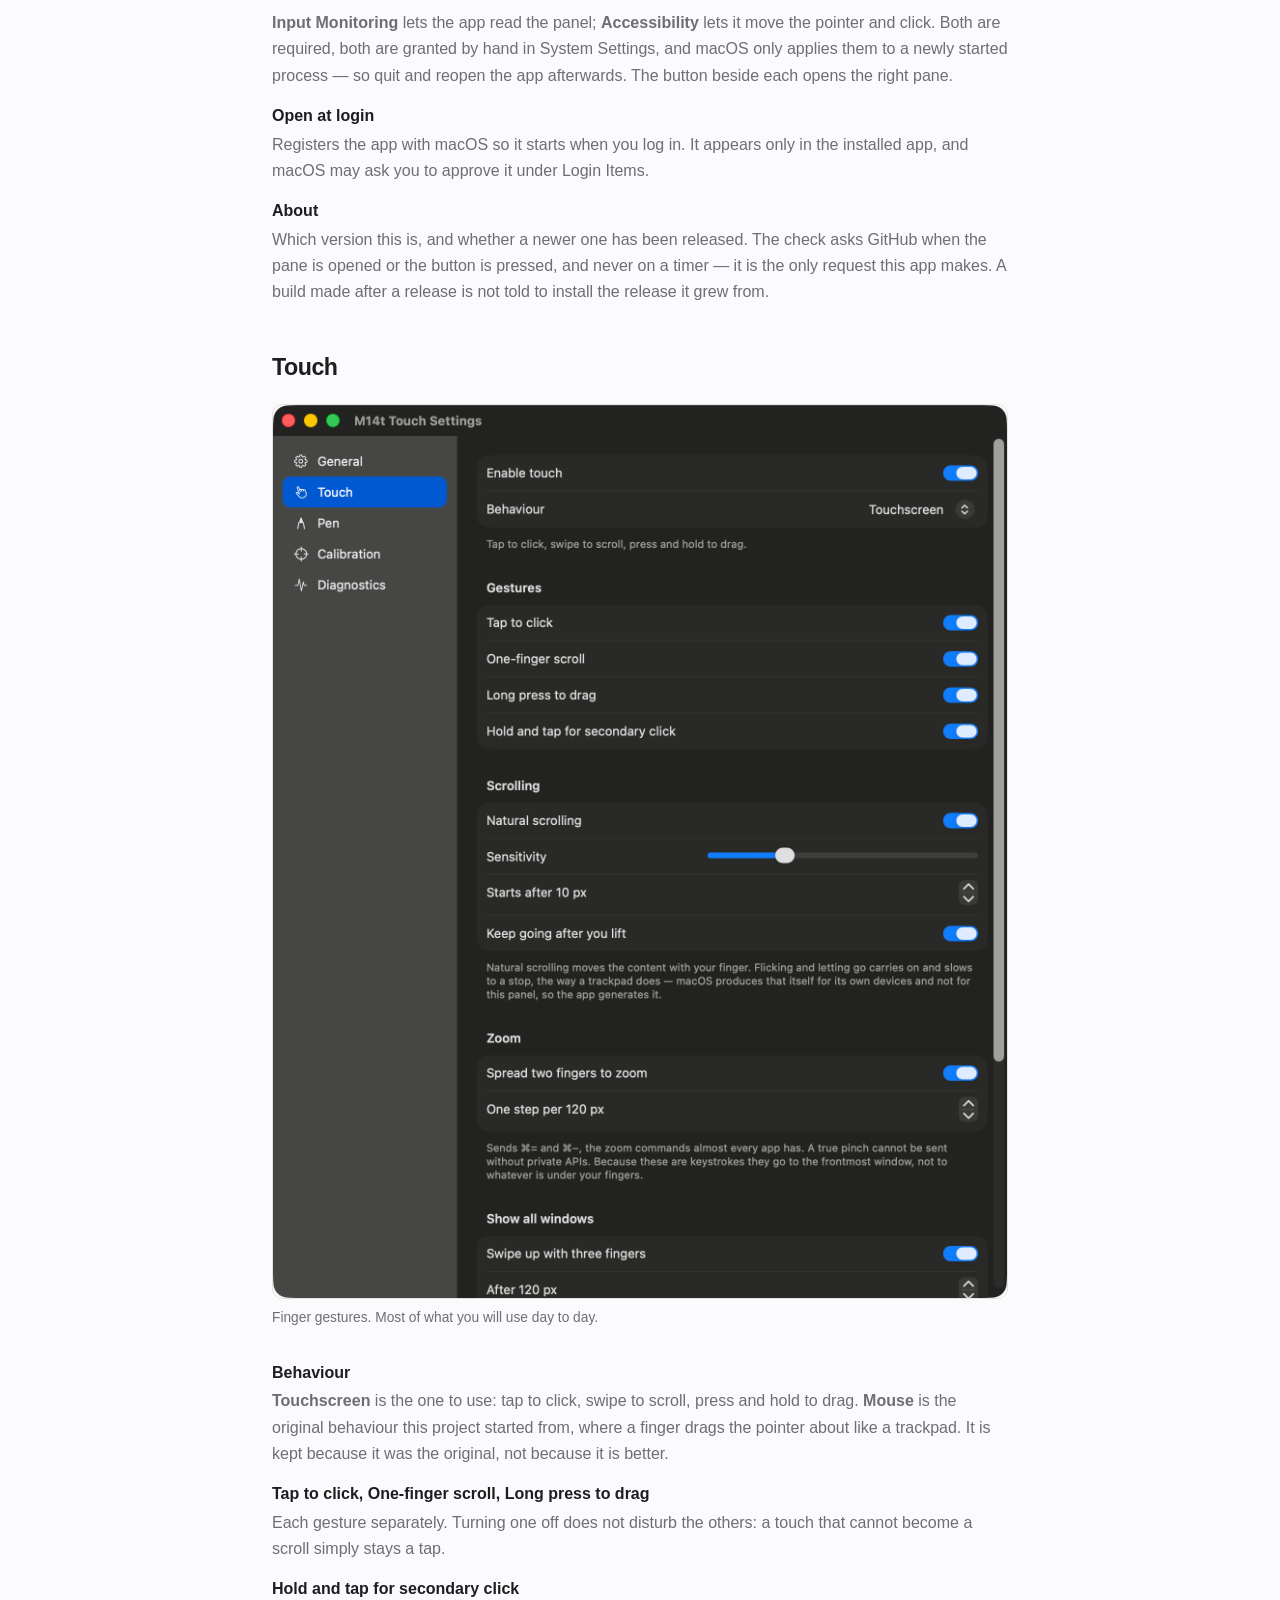
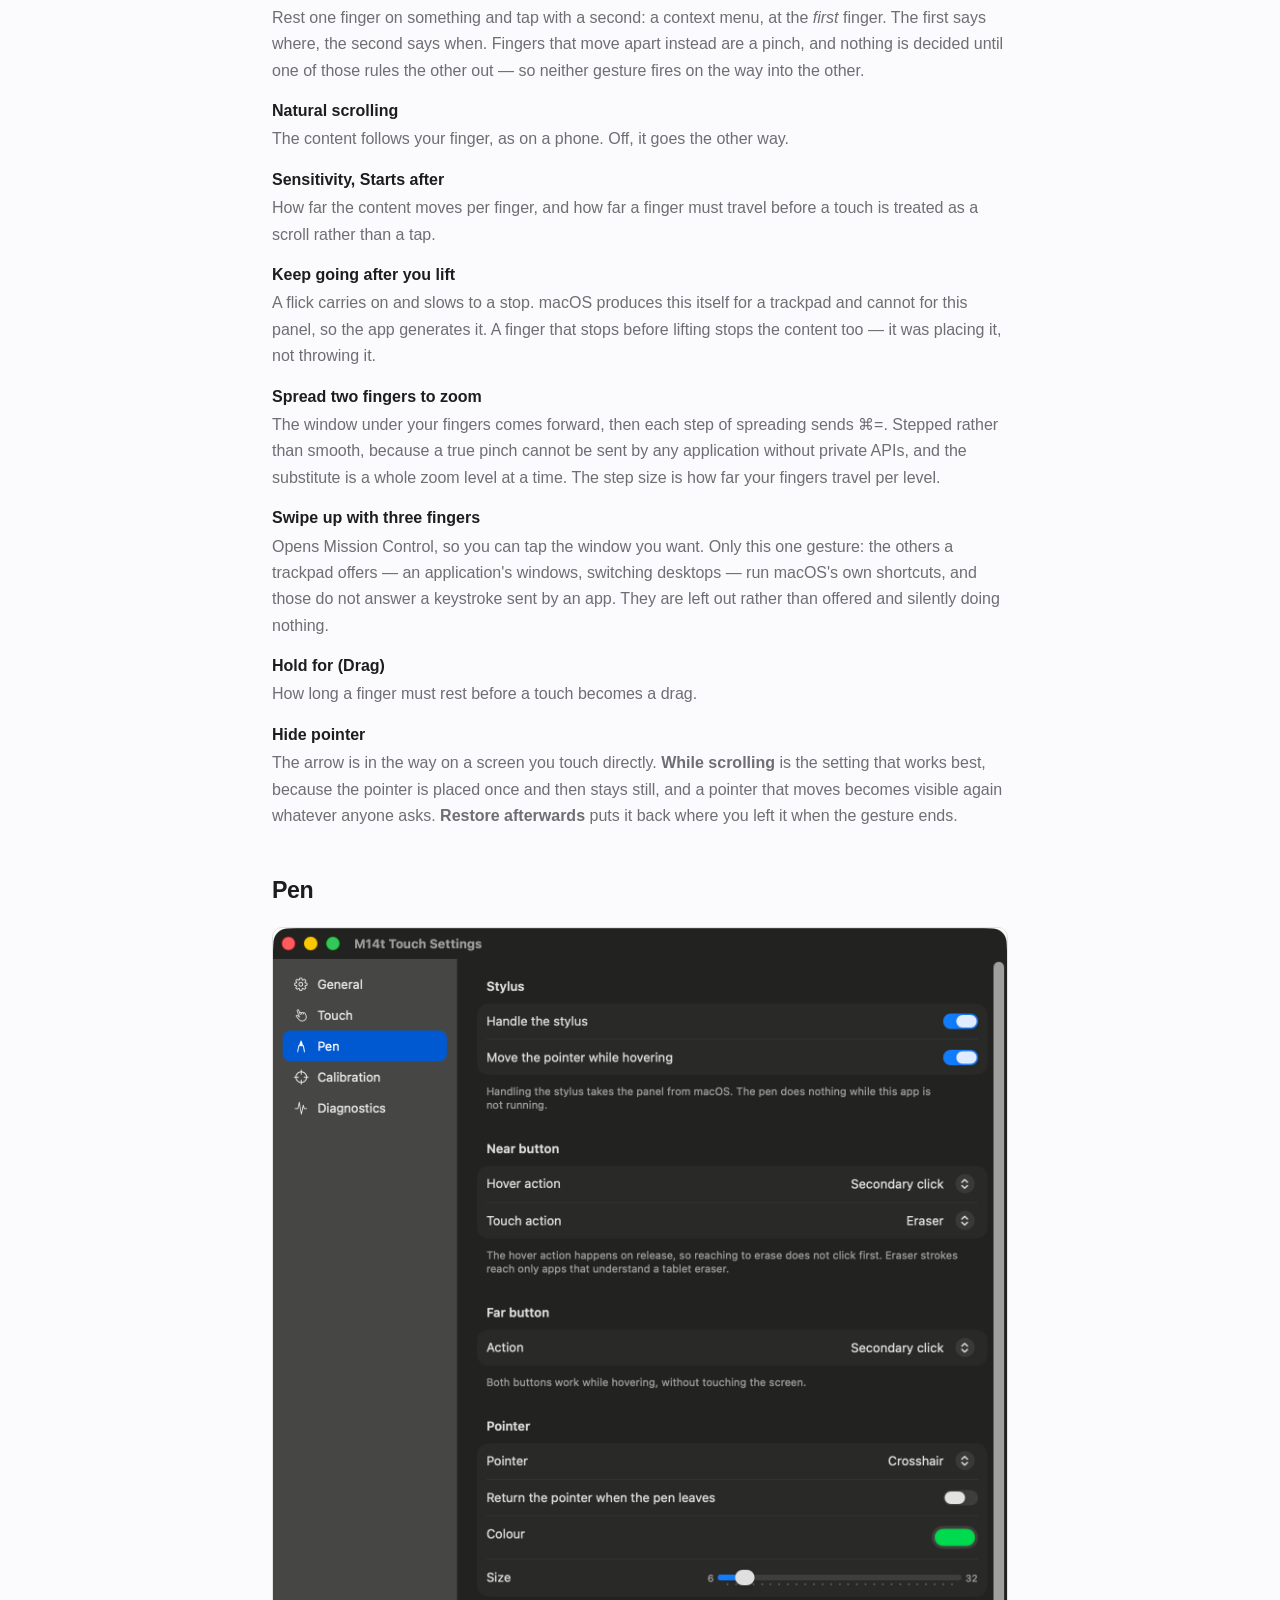
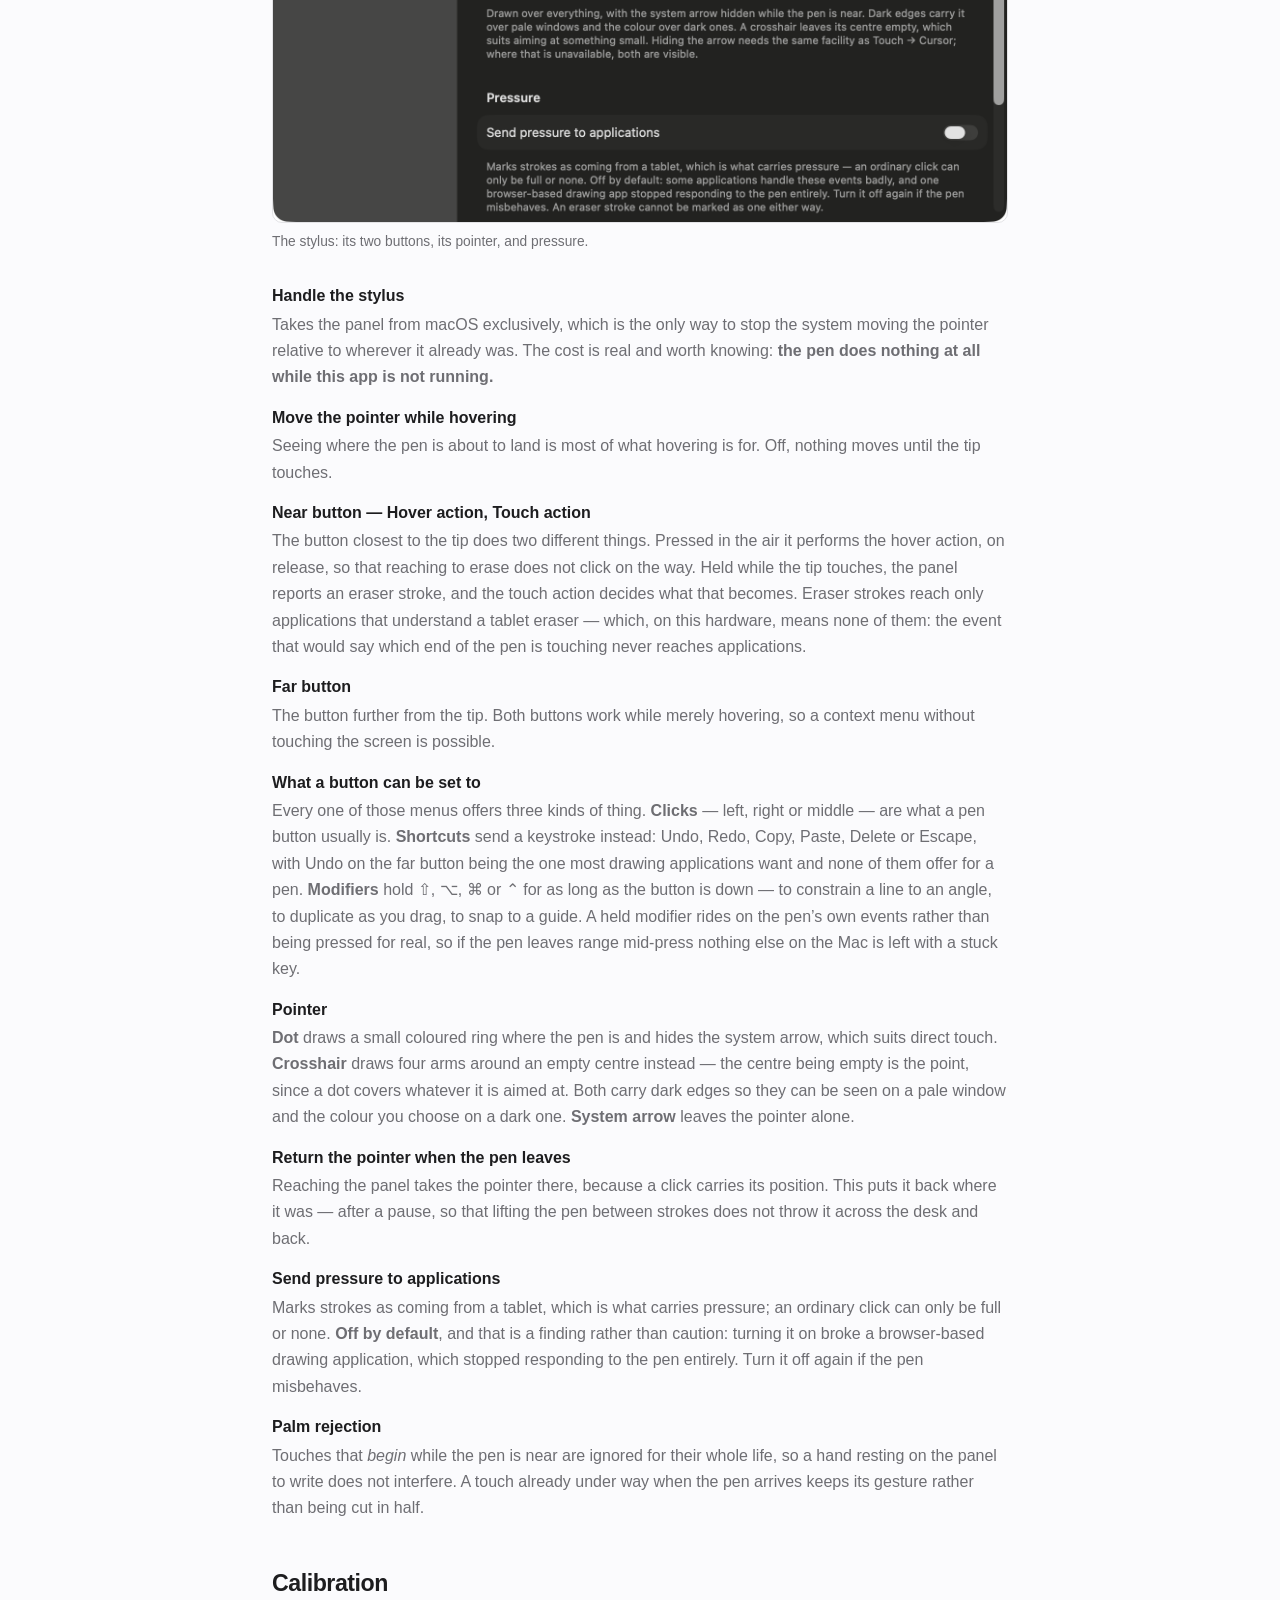
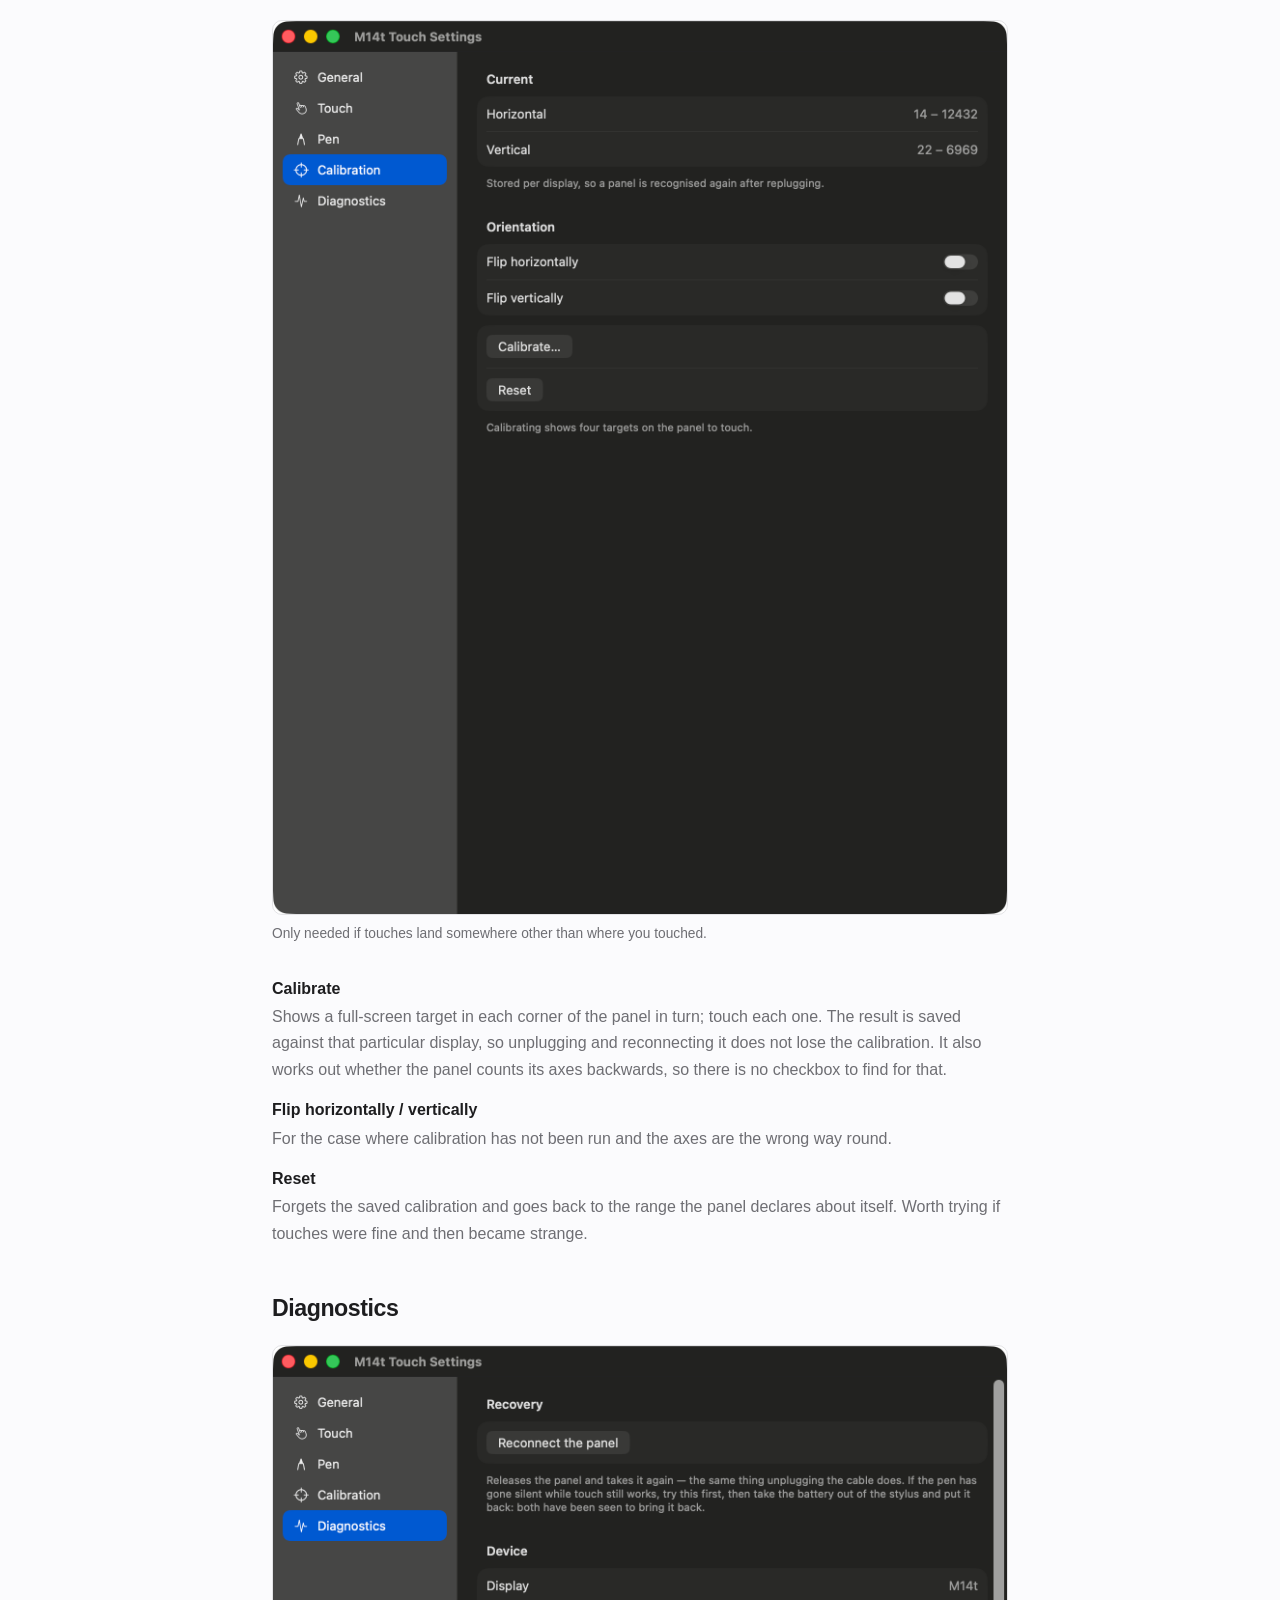
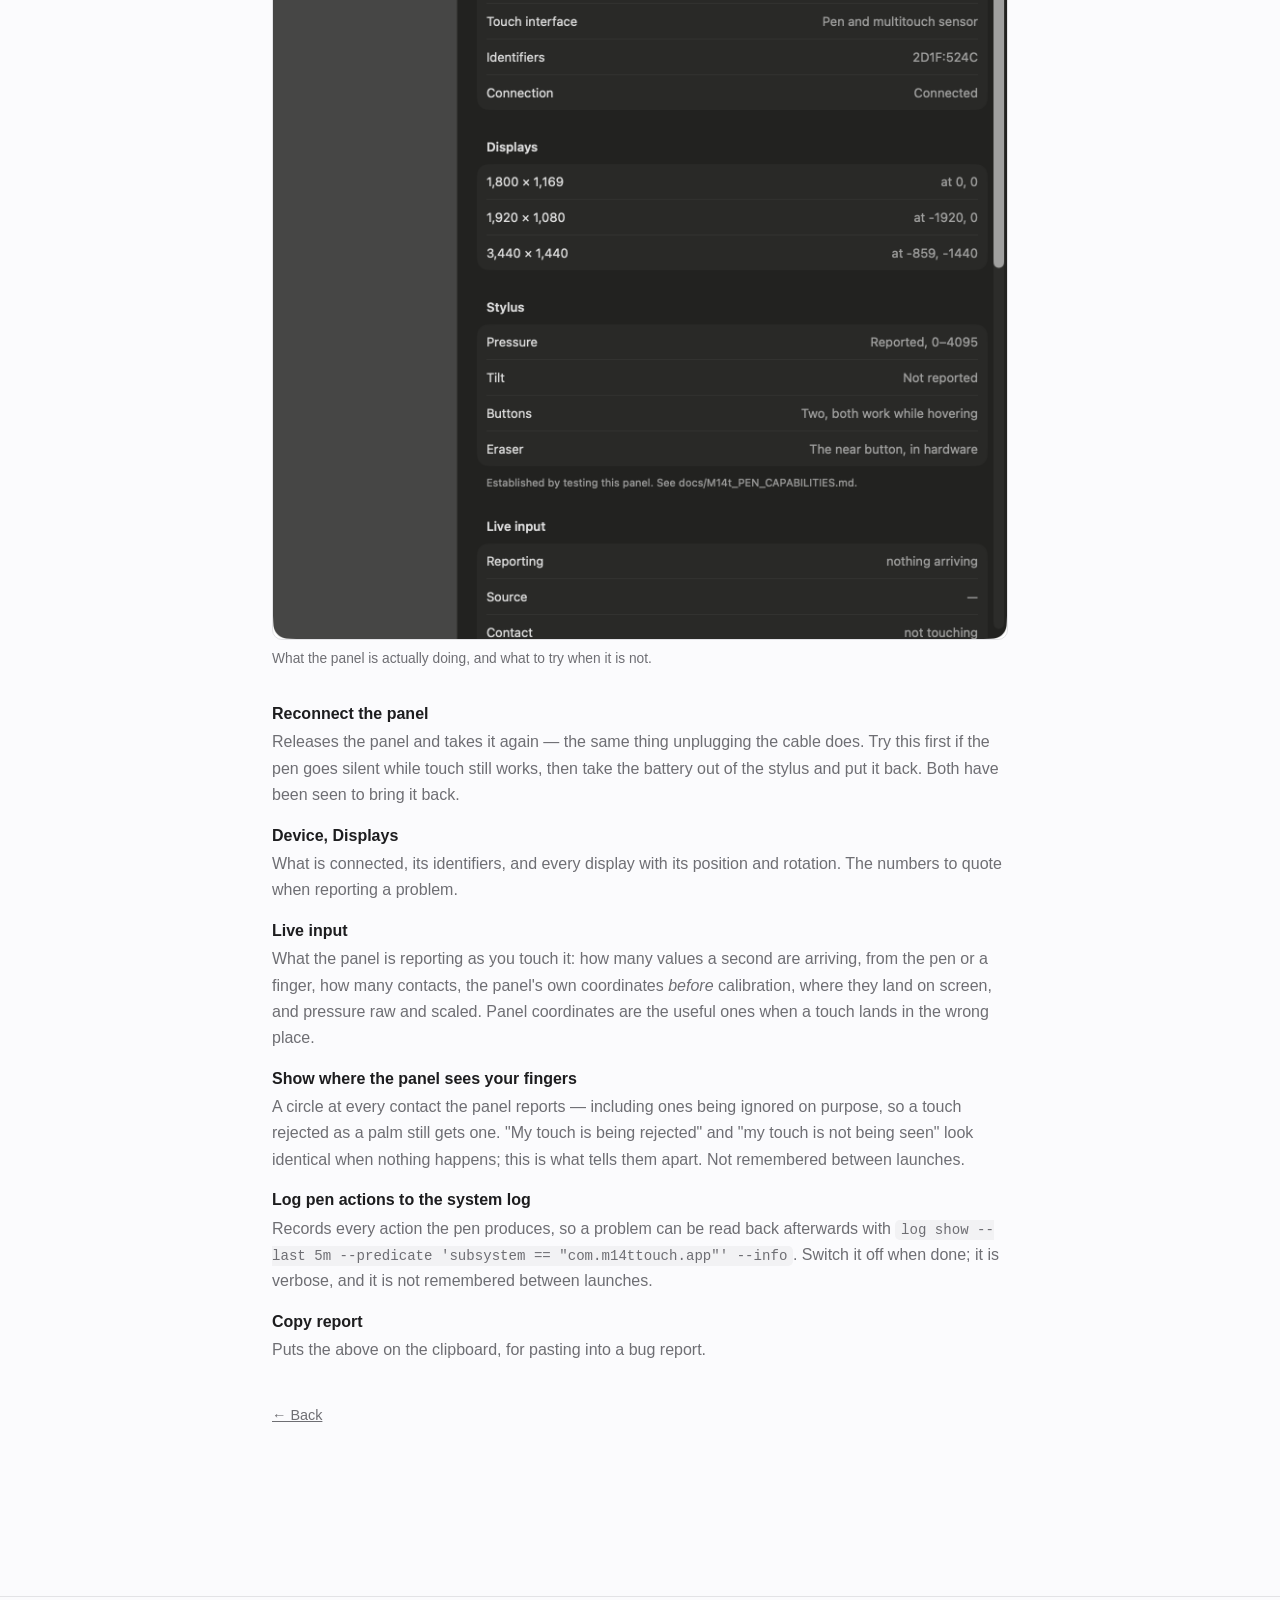
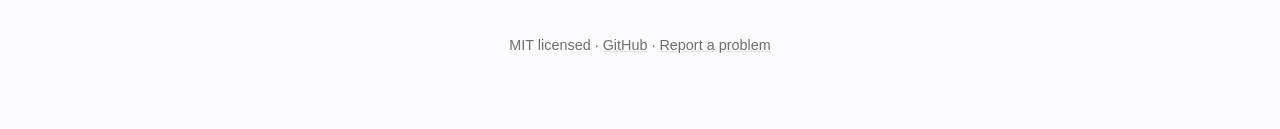
==== commit de10421b: "Say in the guide what a pen button can now be set to The buttons stopped being three kinds of click " ====
--- a/docs/guide.html
+++ b/docs/guide.html
@@ -162,6 +162,18 @@
   <dd>The button further from the tip. Both buttons work while merely hovering,
       so a context menu without touching the screen is possible.</dd>
 
+  <dt>What a button can be set to</dt>
+  <dd>Every one of those menus offers three kinds of thing.
+      <strong>Clicks</strong> — left, right or middle — are what a pen button
+      usually is. <strong>Shortcuts</strong> send a keystroke instead: Undo,
+      Redo, Copy, Paste, Delete or Escape, with Undo on the far button being the
+      one most drawing applications want and none of them offer for a pen.
+      <strong>Modifiers</strong> hold &#8679;, &#8997;, &#8984; or &#8963; for as
+      long as the button is down — to constrain a line to an angle, to duplicate
+      as you drag, to snap to a guide. A held modifier rides on the pen&#8217;s
+      own events rather than being pressed for real, so if the pen leaves range
+      mid&#8209;press nothing else on the Mac is left with a stuck key.</dd>
+
   <dt>Pointer</dt>
   <dd><strong>Dot</strong> draws a small coloured ring where the pen is and
       hides the system arrow, which suits direct touch. <strong>Crosshair</strong>
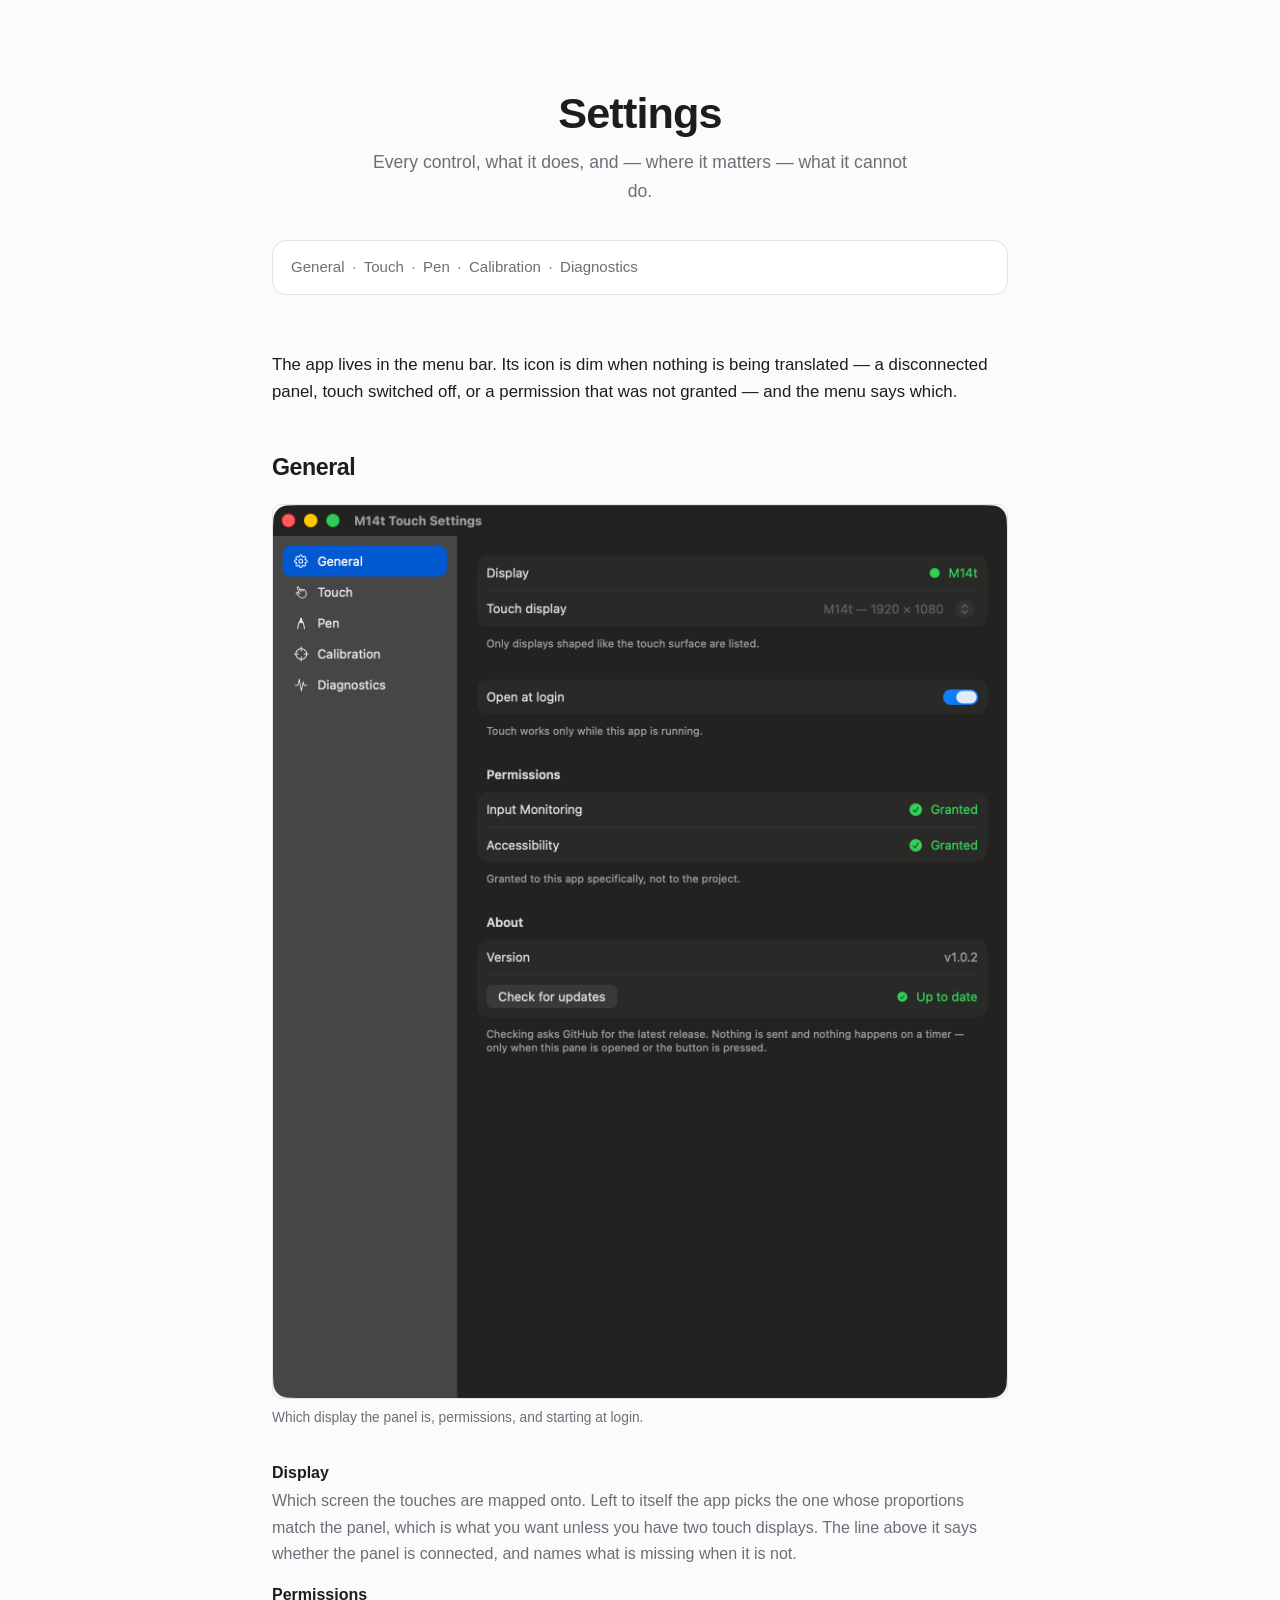
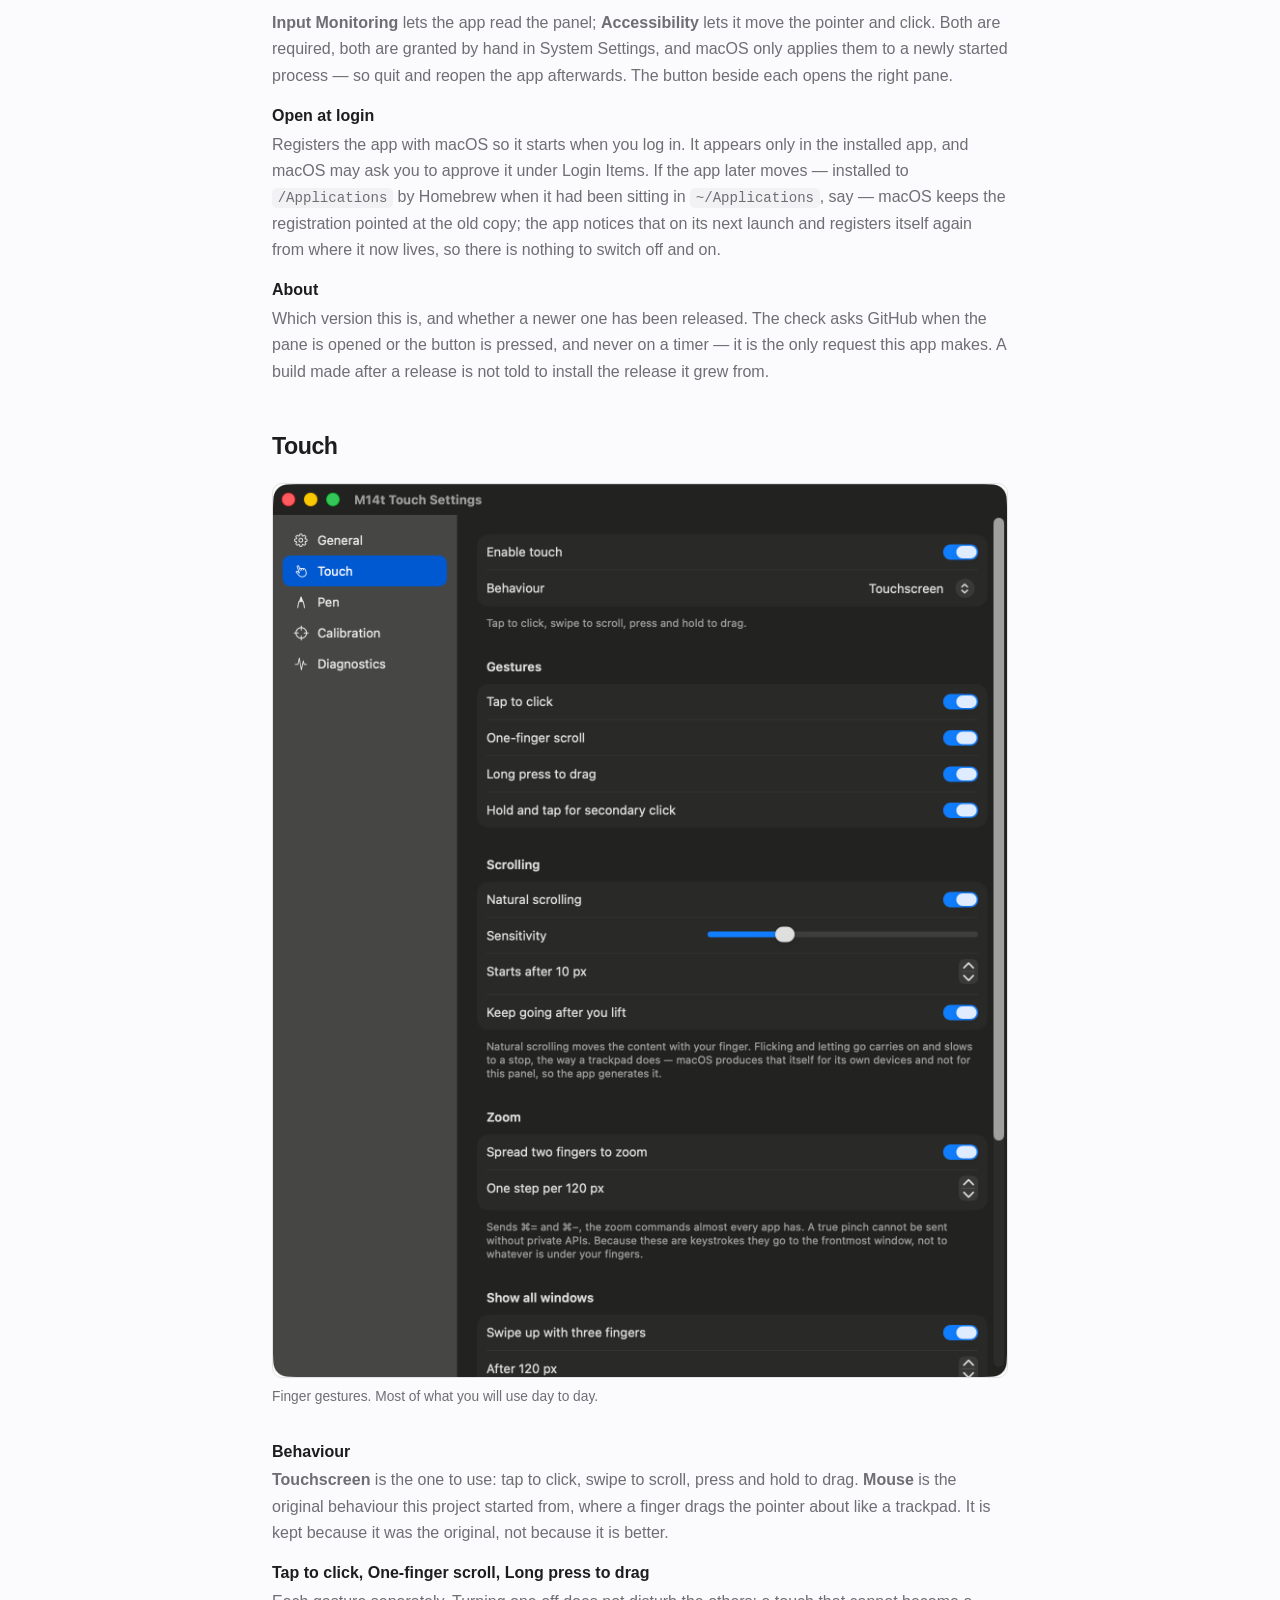
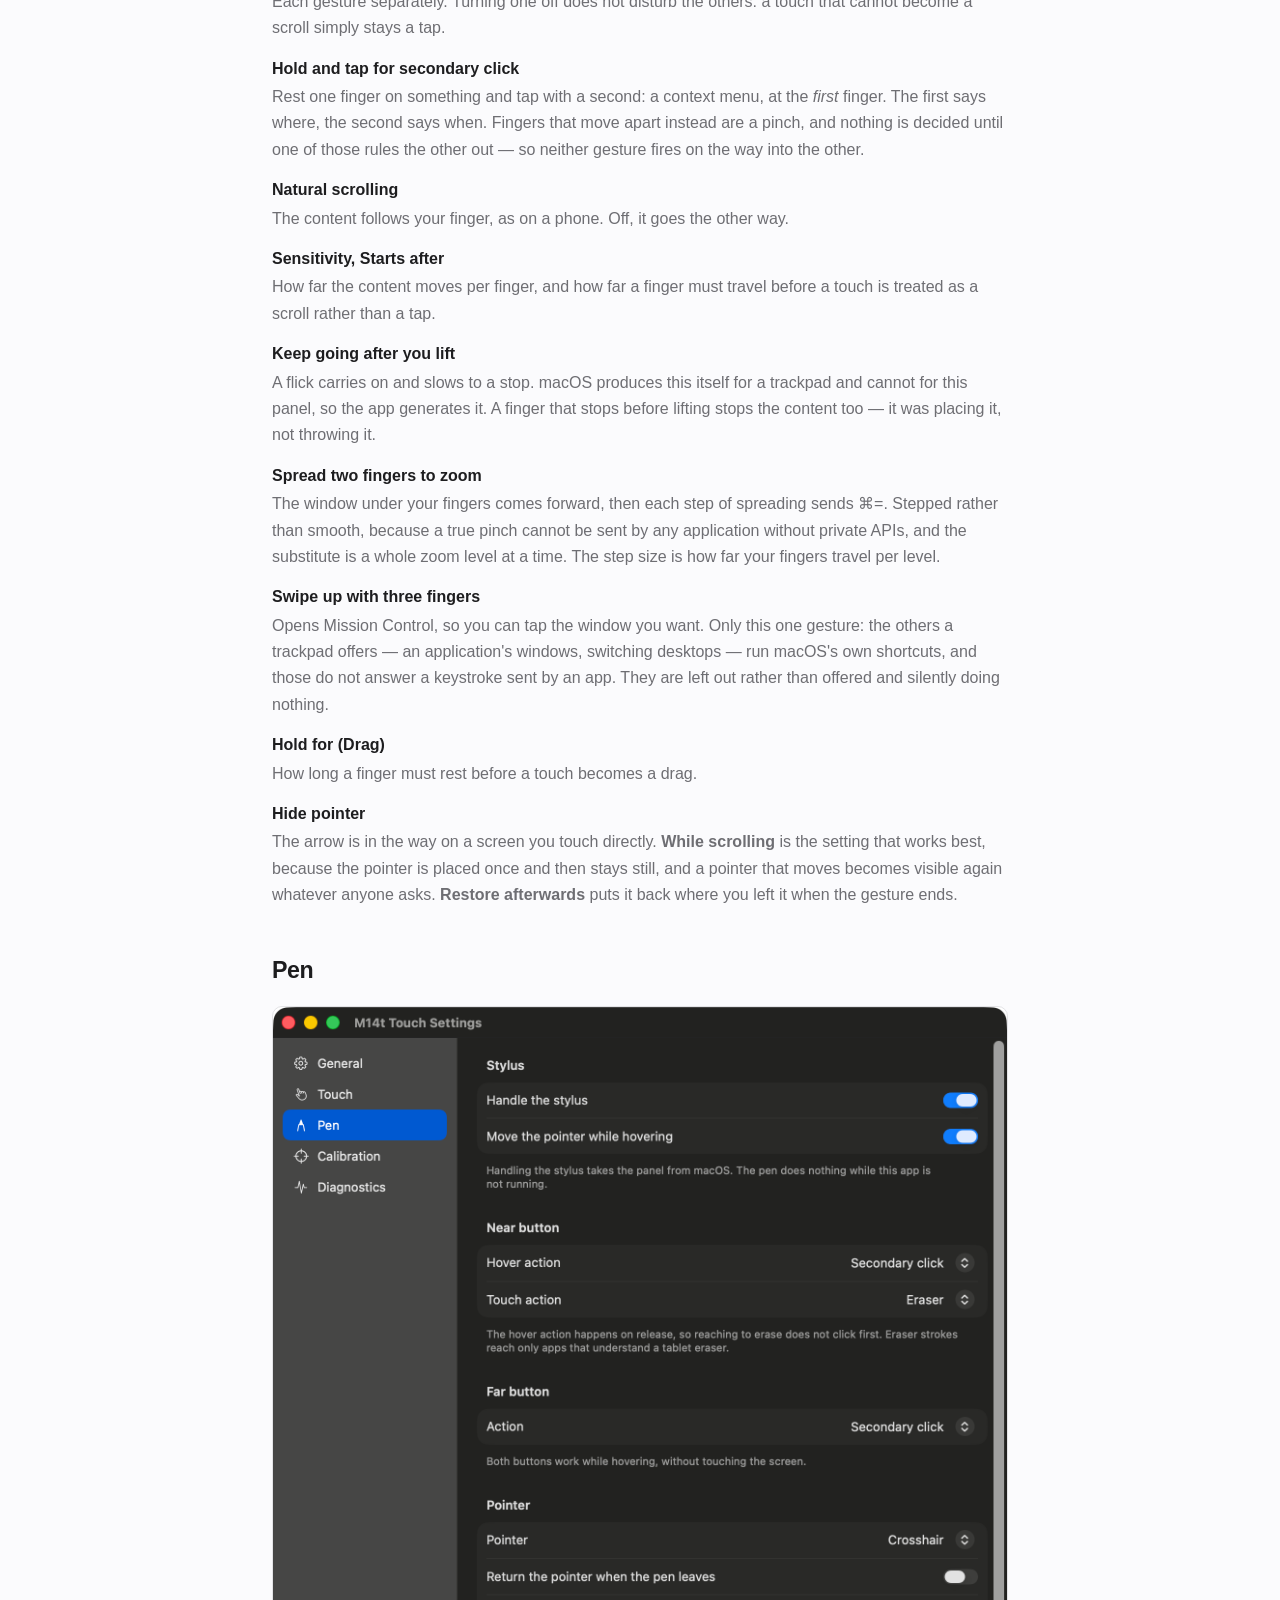
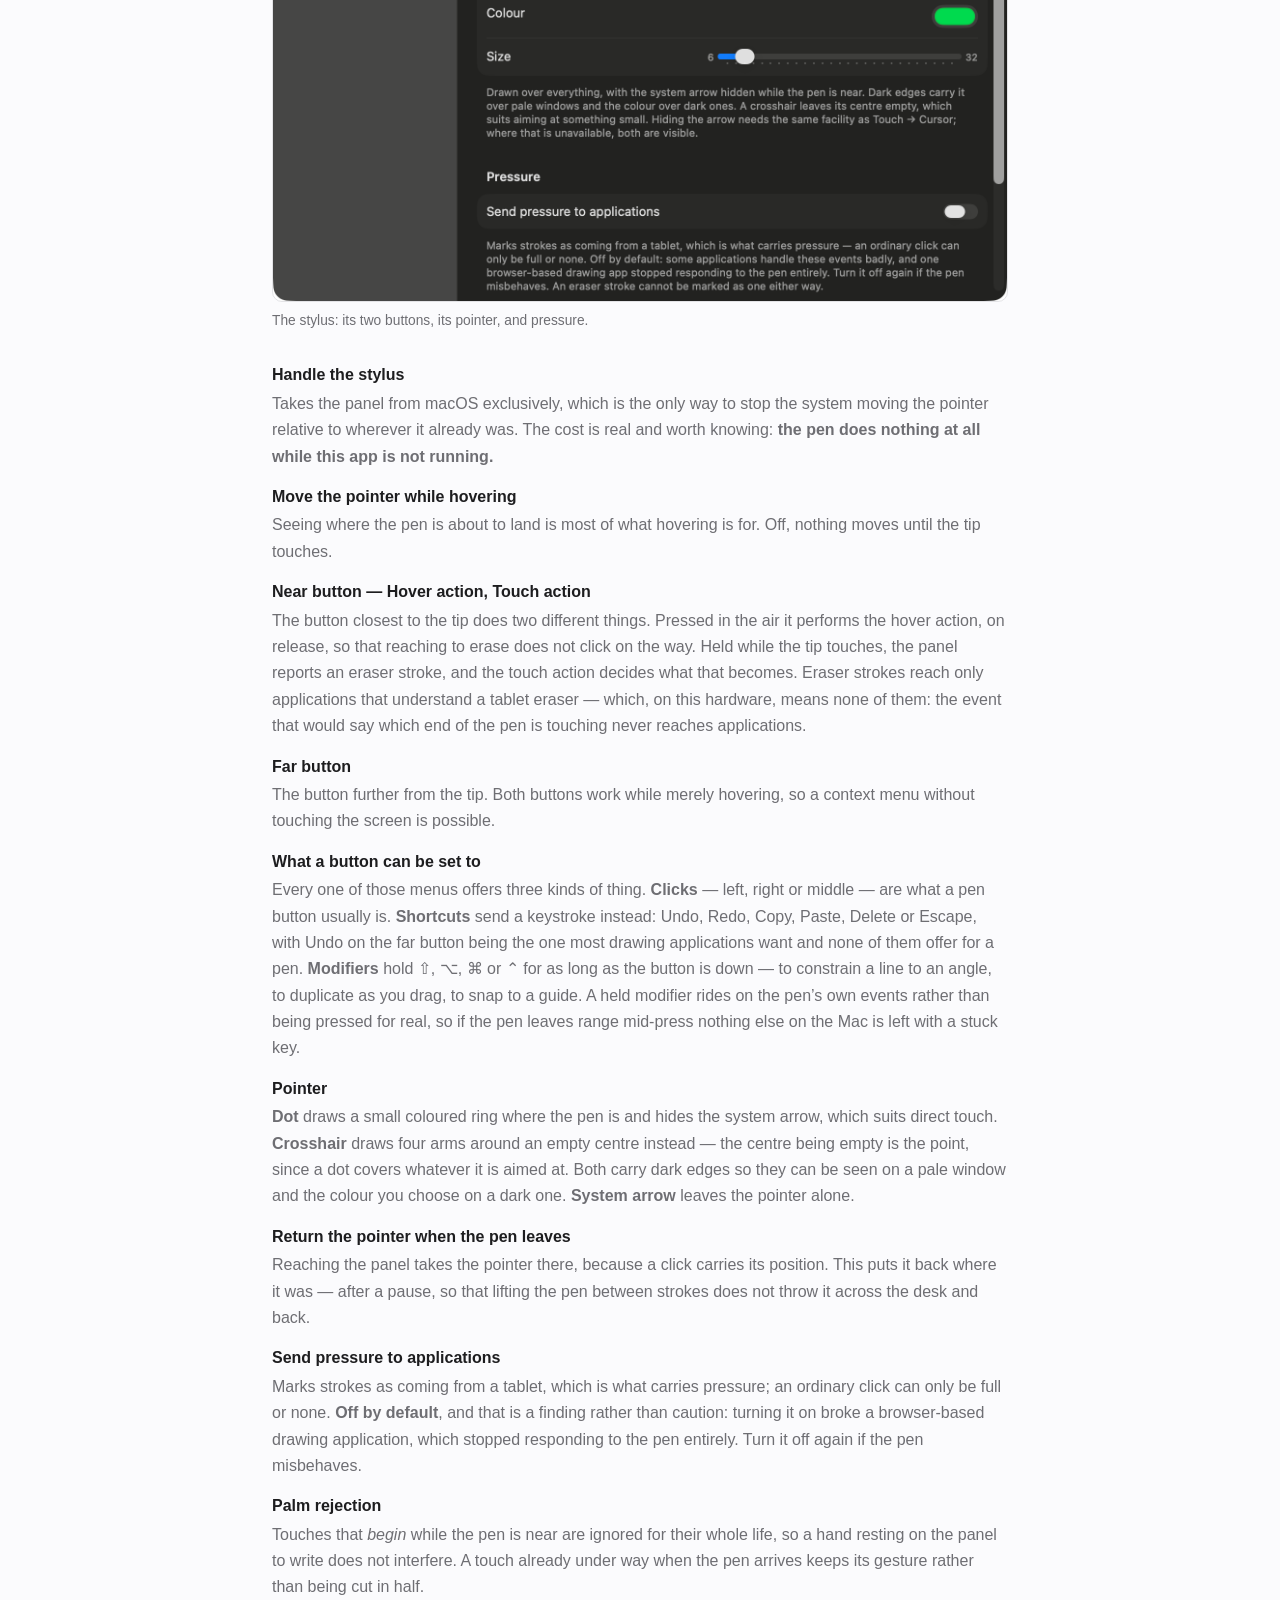
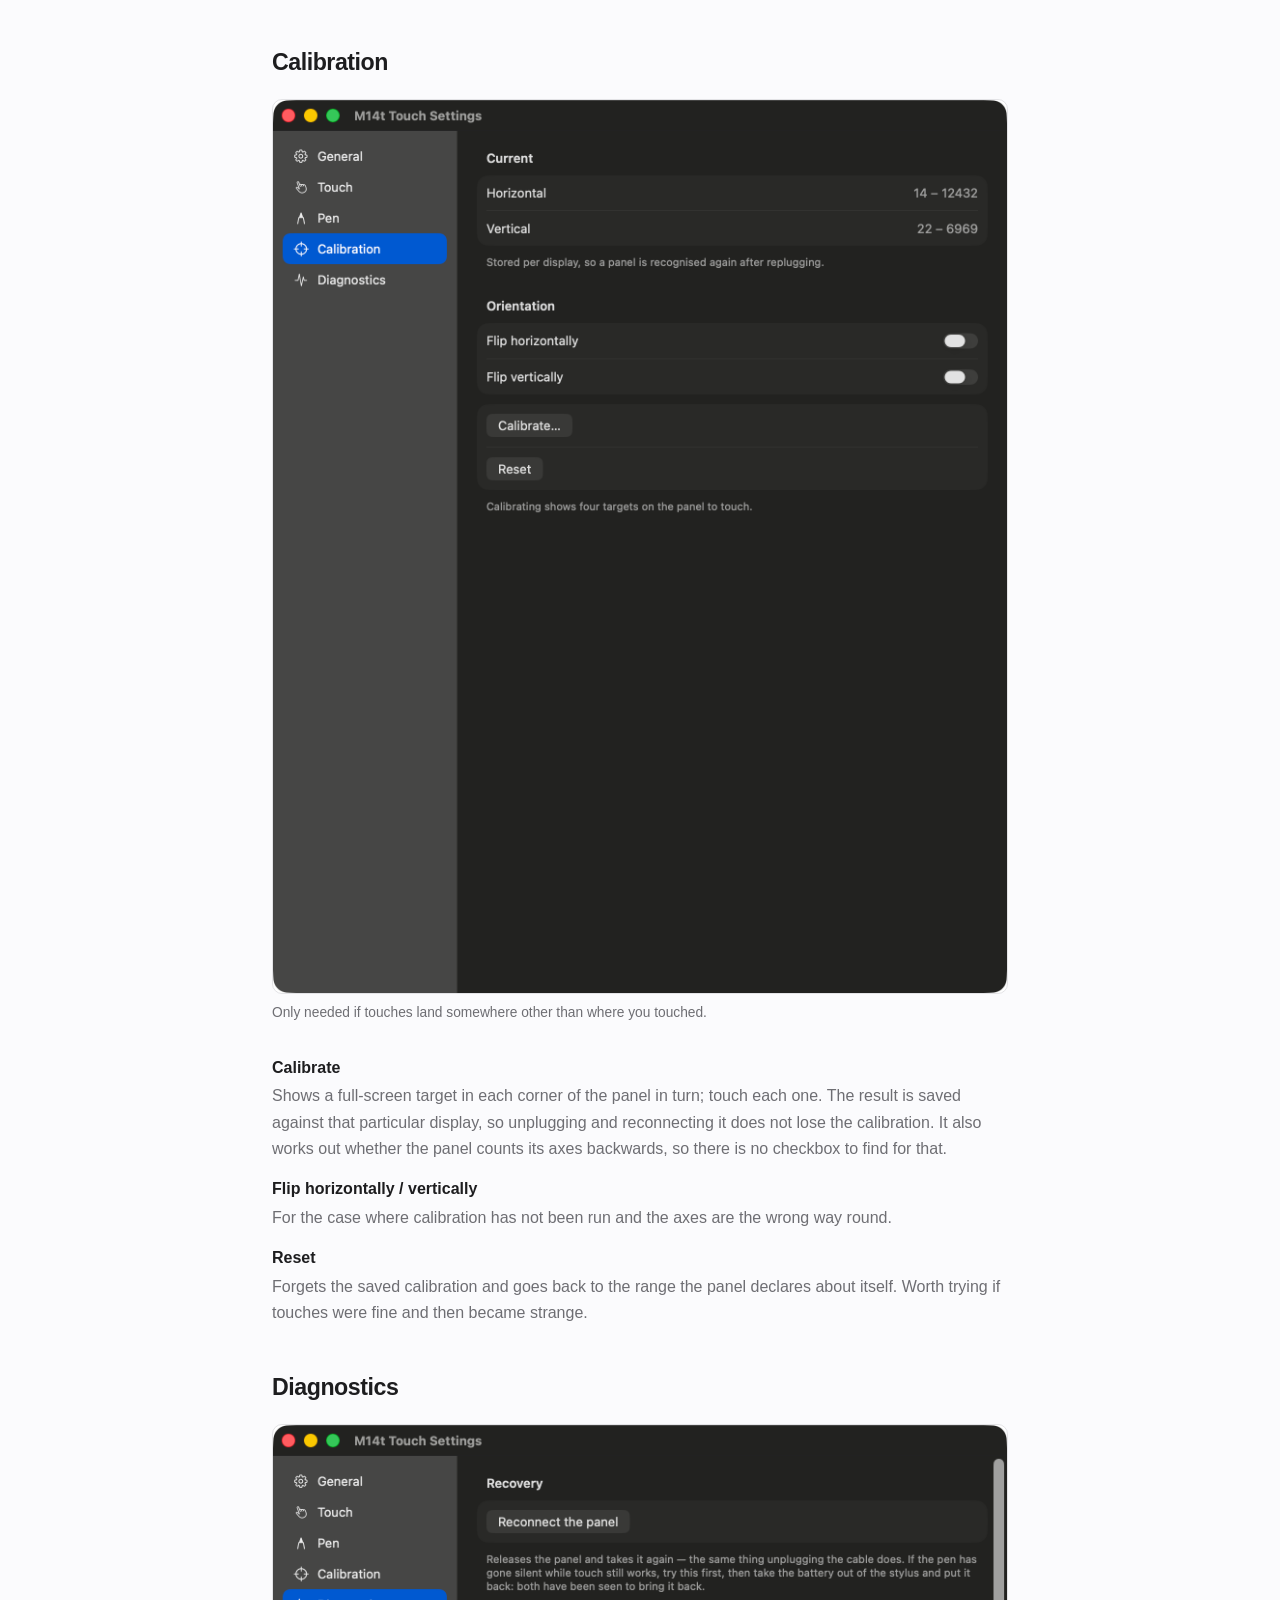
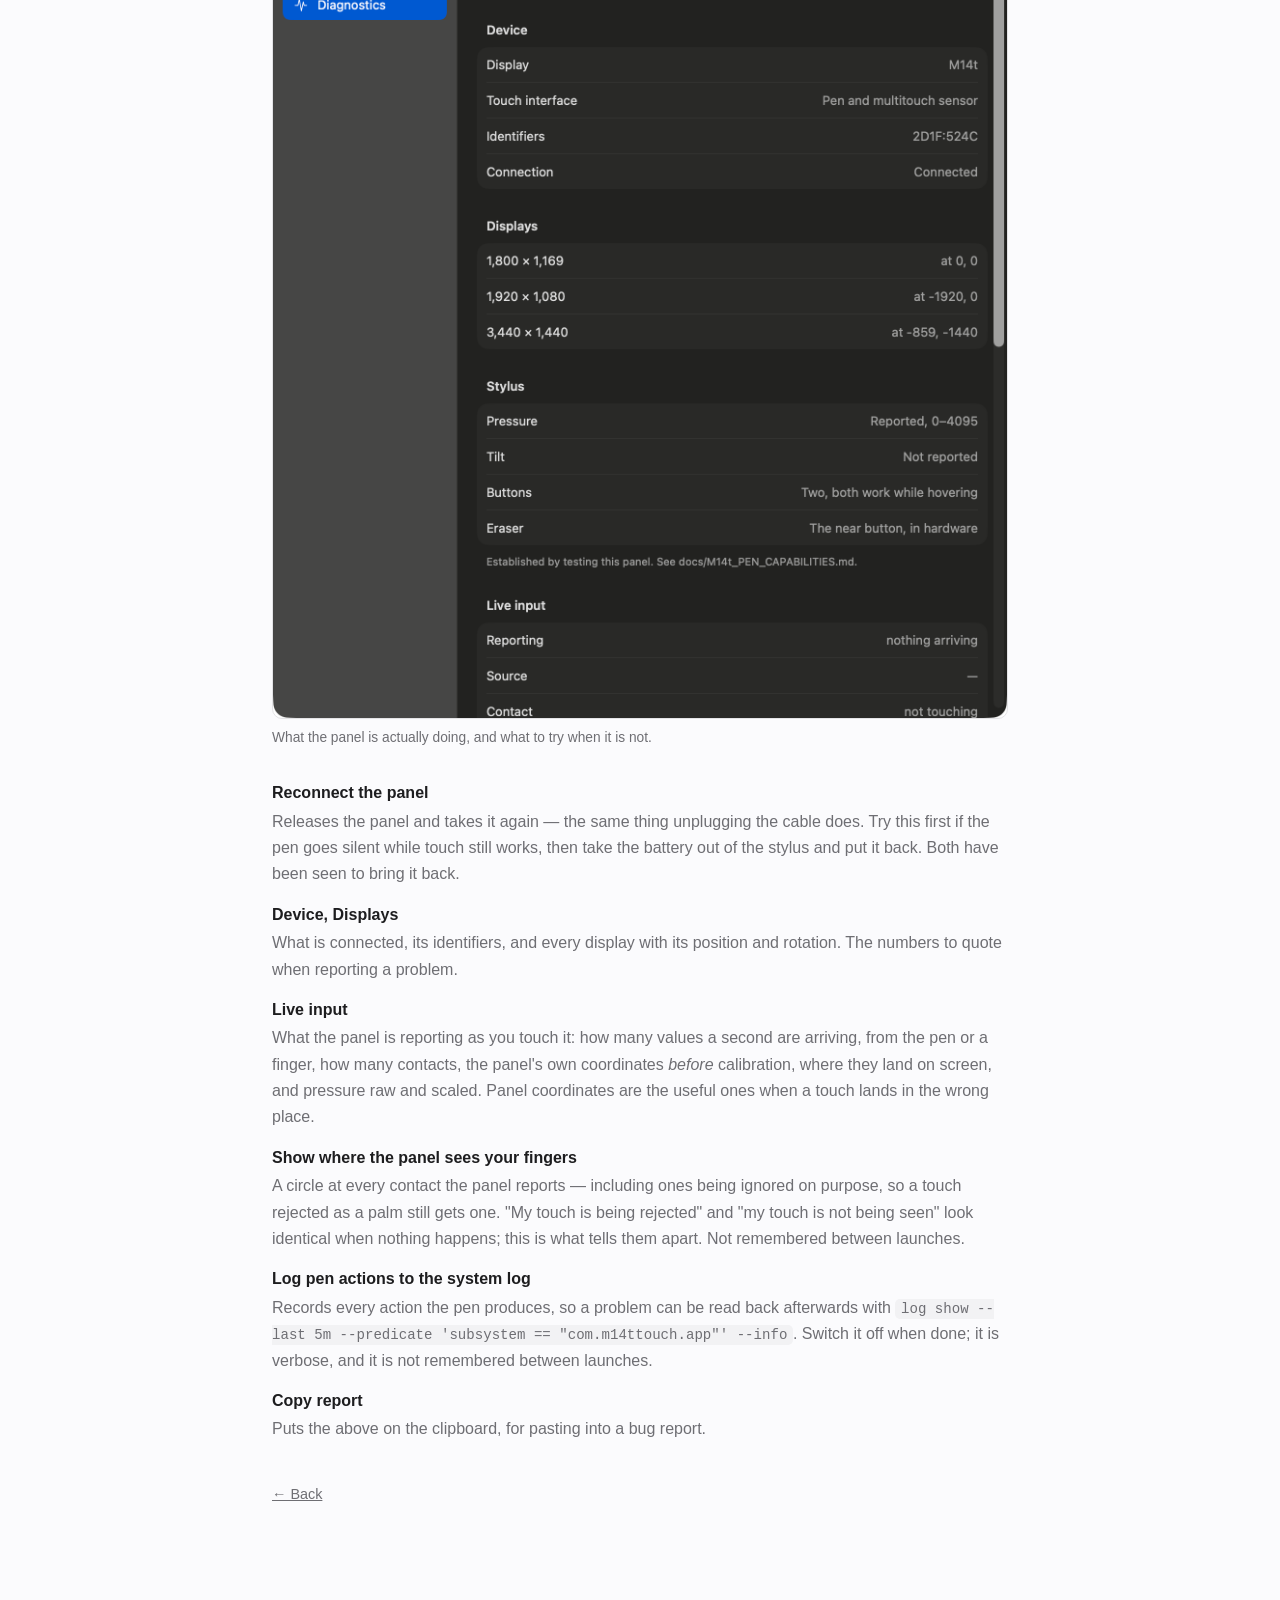
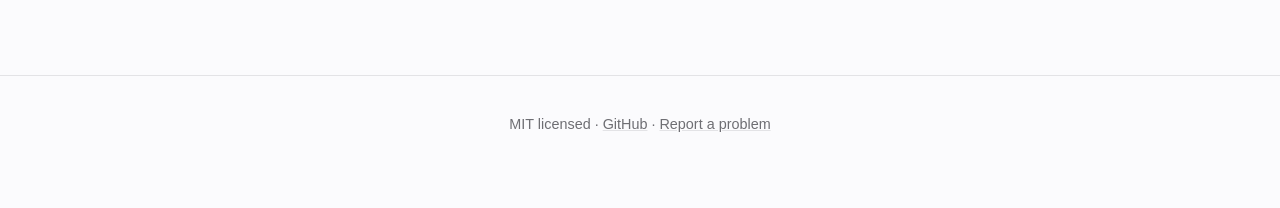
==== commit 28c2e419: "Say on the site how to update and how to remove it Installing was documented; the other two ends of " ====
--- a/docs/guide.html
+++ b/docs/guide.html
@@ -60,7 +60,11 @@
   <dt>Open at login</dt>
   <dd>Registers the app with macOS so it starts when you log in. It appears only
       in the installed app, and macOS may ask you to approve it under Login
-      Items.</dd>
+      Items. If the app later moves — installed to <code>/Applications</code> by
+      Homebrew when it had been sitting in <code>~/Applications</code>, say —
+      macOS keeps the registration pointed at the old copy; the app notices that
+      on its next launch and registers itself again from where it now lives, so
+      there is nothing to switch off and on.</dd>
 
   <dt>About</dt>
   <dd>Which version this is, and whether a newer one has been released. The
